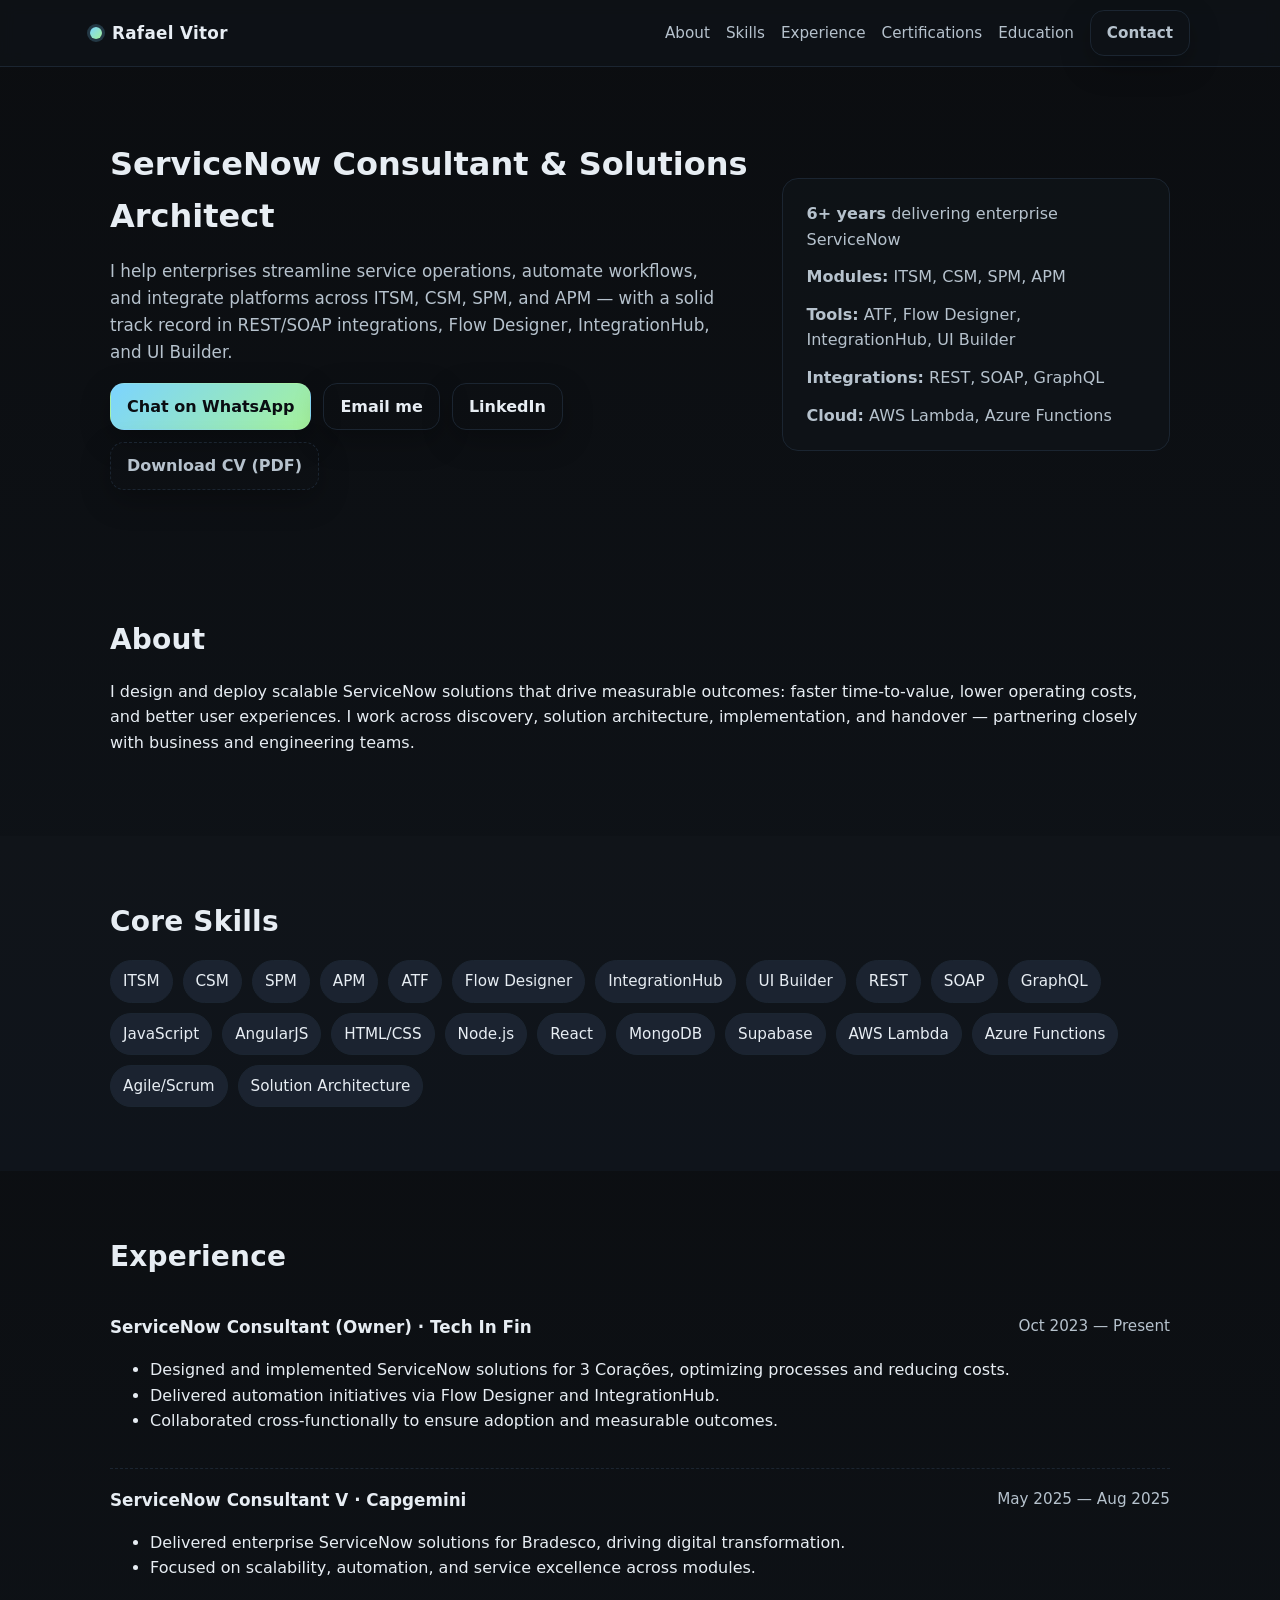
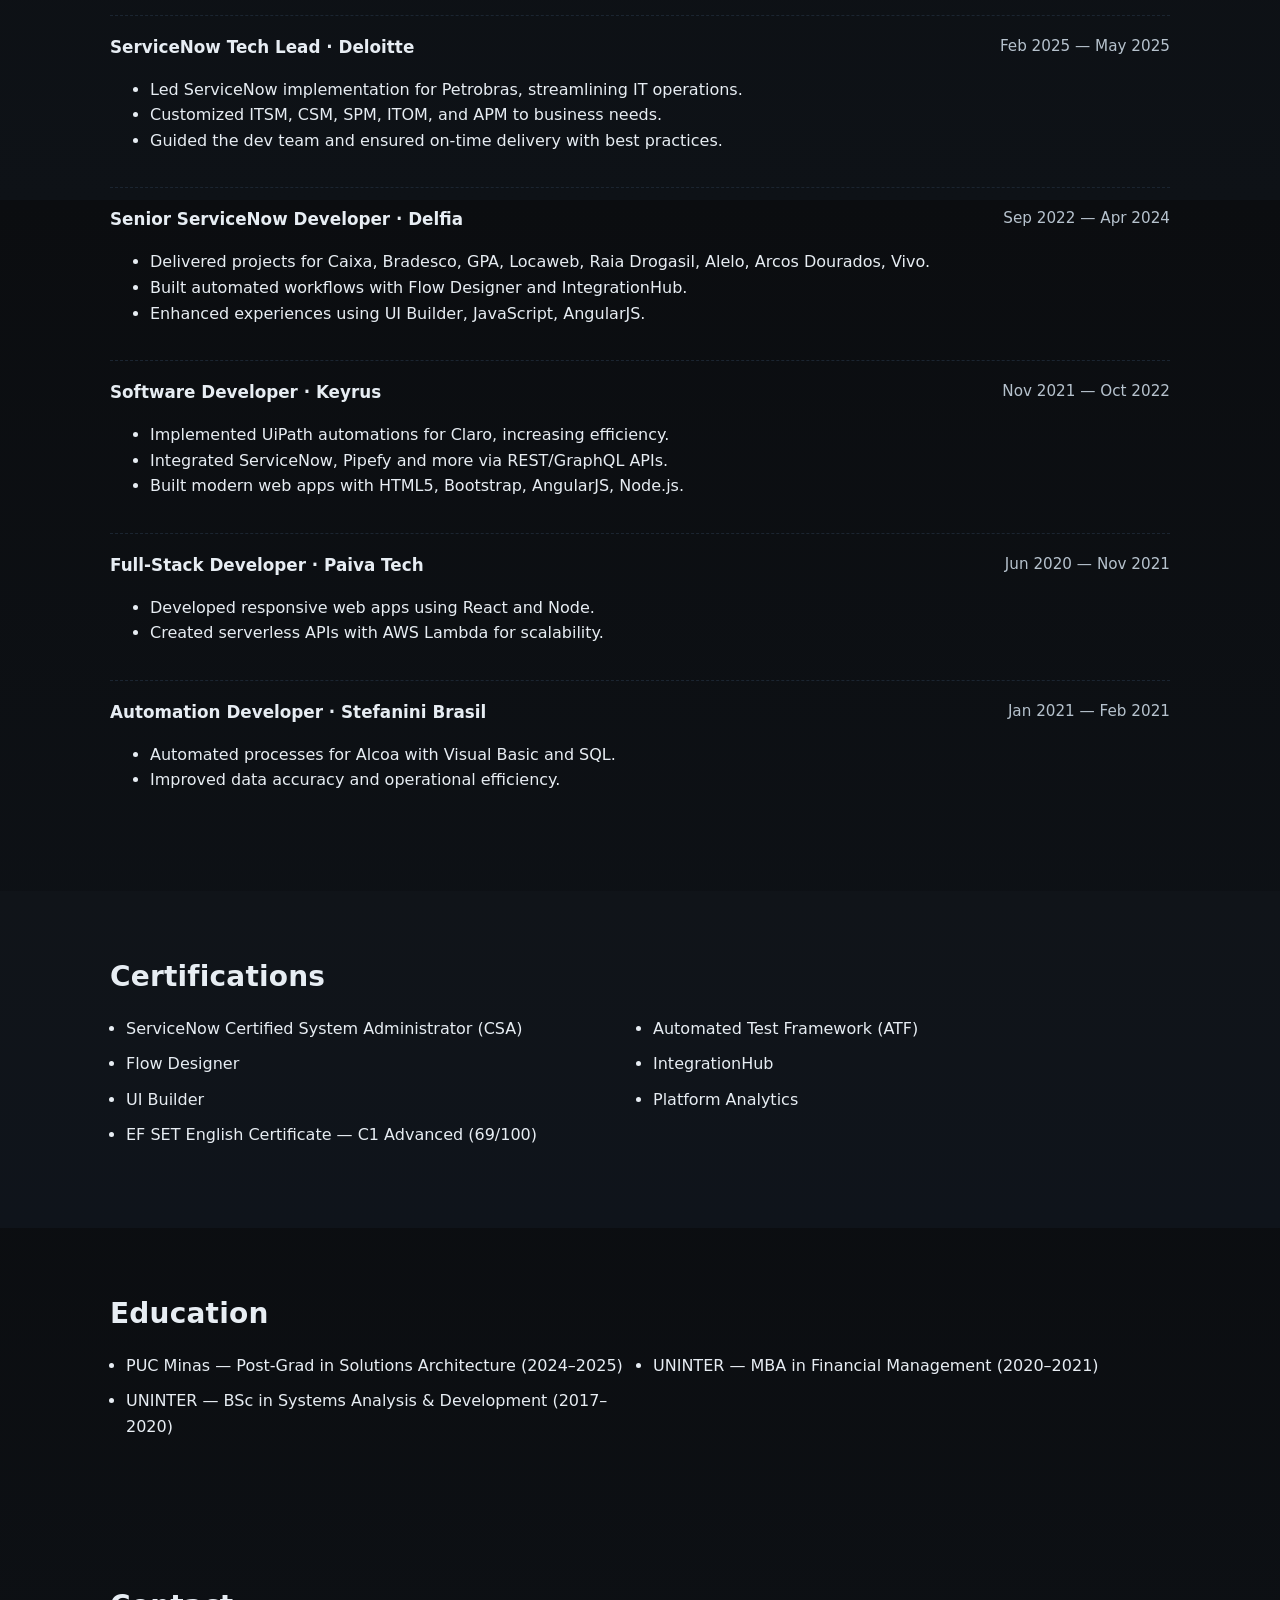
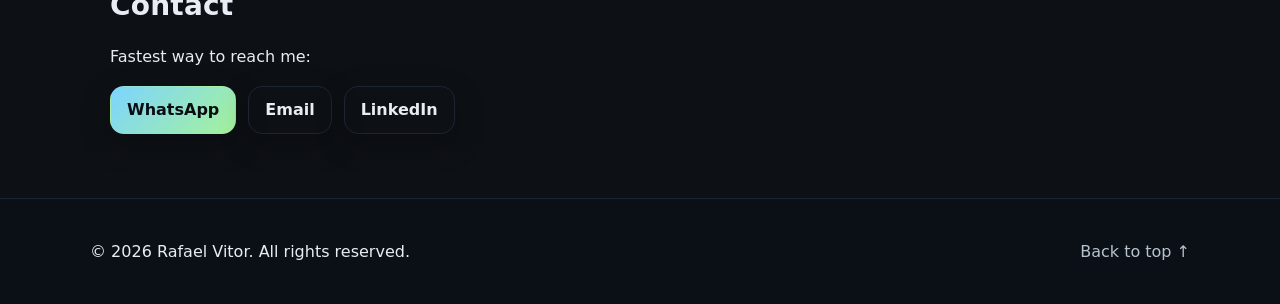
==== index.html @ 442731b3 "Add files via upload" ====
<!DOCTYPE html>
<html lang="en">
<head>
  <meta charset="utf-8" />
  <meta name="viewport" content="width=device-width, initial-scale=1" />
  <title>Rafael Vitor — ServiceNow Consultant</title>
  <meta name="description" content="ServiceNow Consultant & Solutions Architect with 6+ years of experience in ITSM, CSM, SPM, and APM. Expert in integrations, Flow Designer, and UI Builder." />
  <meta name="author" content="Rafael Vitor" />
  <meta property="og:title" content="Rafael Vitor — ServiceNow Consultant" />
  <meta property="og:description" content="ServiceNow Consultant & Solutions Architect with 6+ years of experience in ITSM, CSM, SPM, and APM. Expert in integrations, Flow Designer, and UI Builder." />
  <meta property="og:type" content="website" />
  <meta property="og:url" content="https://<your-username>.github.io/<your-repo>/" />
  <meta property="og:image" content="assets/og-image.png" />
  <link rel="icon" href="assets/favicon.svg" type="image/svg+xml" />
  <link rel="manifest" href="assets/manifest.json" />
  <link rel="preload" href="assets/inter-variable.woff2" as="font" type="font/woff2" crossorigin>
  <link rel="stylesheet" href="styles.css" />
  <script defer src="script.js"></script>
  <script type="application/ld+json">
  {
    "@context": "https://schema.org",
    "@type": "Person",
    "name": "Rafael Vitor",
    "jobTitle": "ServiceNow Consultant & Solutions Architect",
    "email": "mailto:rafaelpaivavitor@hotmail.com",
    "telephone": "+55-35-98417-9775",
    "url": "https://<your-username>.github.io/<your-repo>/",
    "sameAs": [
      "https://www.linkedin.com/in/rafael-vitor-servicenow"
    ]
  }
  </script>
</head>
<body>
  <header class="site-header">
    <div class="container header-inner">
      <a class="brand" href="#top" aria-label="Home">
        <span class="brand-dot" aria-hidden="true"></span>
        <span class="brand-text">Rafael&nbsp;Vitor</span>
      </a>
      <nav class="nav">
        <a href="#about">About</a>
        <a href="#skills">Skills</a>
        <a href="#experience">Experience</a>
        <a href="#certs">Certifications</a>
        <a href="#education">Education</a>
        <a class="btn btn-ghost" href="#contact">Contact</a>
      </nav>
    </div>
  </header>

  <main id="top">
    <section class="hero section">
      <div class="container hero-inner">
        <div class="hero-copy">
          <h1>ServiceNow Consultant & Solutions Architect</h1>
          <p class="lead">
            I help enterprises streamline service operations, automate workflows, and integrate platforms across ITSM, CSM, SPM, and APM — with a solid track record in REST/SOAP integrations, Flow Designer, IntegrationHub, and UI Builder.
          </p>
          <div class="cta-row">
            <a class="btn" id="whatsapp-cta" href="https://wa.me/5535984179775?text=Hi%20Rafael%2C%20I%27d%20like%20to%20talk%20about%20a%20ServiceNow%20project." target="_blank" rel="noopener">Chat on WhatsApp</a>
            <a class="btn btn-ghost" href="mailto:rafaelpaivavitor@hotmail.com">Email me</a>
            <a class="btn btn-ghost" href="https://www.linkedin.com/in/rafael-vitor-servicenow" target="_blank" rel="noopener">LinkedIn</a>
            <a class="btn btn-quiet" href="assets/Rafael-Vitor-CV.pdf" target="_blank" rel="noopener">Download CV (PDF)</a>
          </div>
        </div>
        <ul class="hero-highlights" role="list">
          <li><strong>6+ years</strong> delivering enterprise ServiceNow</li>
          <li><strong>Modules:</strong> ITSM, CSM, SPM, APM</li>
          <li><strong>Tools:</strong> ATF, Flow Designer, IntegrationHub, UI Builder</li>
          <li><strong>Integrations:</strong> REST, SOAP, GraphQL</li>
          <li><strong>Cloud:</strong> AWS Lambda, Azure Functions</li>
        </ul>
      </div>
    </section>

    <section id="about" class="section">
      <div class="container">
        <h2>About</h2>
        <p>
          I design and deploy scalable ServiceNow solutions that drive measurable outcomes: faster time‑to‑value, lower operating costs, and better user experiences. I work across discovery, solution architecture, implementation, and handover — partnering closely with business and engineering teams.
        </p>
      </div>
    </section>

    <section id="skills" class="section muted">
      <div class="container">
        <h2>Core Skills</h2>
        <div class="pill-grid">
          <span class="pill">ITSM</span>
          <span class="pill">CSM</span>
          <span class="pill">SPM</span>
          <span class="pill">APM</span>
          <span class="pill">ATF</span>
          <span class="pill">Flow Designer</span>
          <span class="pill">IntegrationHub</span>
          <span class="pill">UI Builder</span>
          <span class="pill">REST</span>
          <span class="pill">SOAP</span>
          <span class="pill">GraphQL</span>
          <span class="pill">JavaScript</span>
          <span class="pill">AngularJS</span>
          <span class="pill">HTML/CSS</span>
          <span class="pill">Node.js</span>
          <span class="pill">React</span>
          <span class="pill">MongoDB</span>
          <span class="pill">Supabase</span>
          <span class="pill">AWS Lambda</span>
          <span class="pill">Azure Functions</span>
          <span class="pill">Agile/Scrum</span>
          <span class="pill">Solution Architecture</span>
        </div>
      </div>
    </section>

    <section id="experience" class="section">
      <div class="container">
        <h2>Experience</h2>

        <article class="xp-item">
          <header class="xp-header">
            <h3>ServiceNow Consultant (Owner) · Tech In Fin</h3>
            <span class="xp-dates">Oct 2023 — Present</span>
          </header>
          <ul>
            <li>Designed and implemented ServiceNow solutions for 3 Corações, optimizing processes and reducing costs.</li>
            <li>Delivered automation initiatives via Flow Designer and IntegrationHub.</li>
            <li>Collaborated cross‑functionally to ensure adoption and measurable outcomes.</li>
          </ul>
        </article>

        <article class="xp-item">
          <header class="xp-header">
            <h3>ServiceNow Consultant V · Capgemini</h3>
            <span class="xp-dates">May 2025 — Aug 2025</span>
          </header>
          <ul>
            <li>Delivered enterprise ServiceNow solutions for Bradesco, driving digital transformation.</li>
            <li>Focused on scalability, automation, and service excellence across modules.</li>
          </ul>
        </article>

        <article class="xp-item">
          <header class="xp-header">
            <h3>ServiceNow Tech Lead · Deloitte</h3>
            <span class="xp-dates">Feb 2025 — May 2025</span>
          </header>
          <ul>
            <li>Led ServiceNow implementation for Petrobras, streamlining IT operations.</li>
            <li>Customized ITSM, CSM, SPM, ITOM, and APM to business needs.</li>
            <li>Guided the dev team and ensured on‑time delivery with best practices.</li>
          </ul>
        </article>

        <article class="xp-item">
          <header class="xp-header">
            <h3>Senior ServiceNow Developer · Delfia</h3>
            <span class="xp-dates">Sep 2022 — Apr 2024</span>
          </header>
          <ul>
            <li>Delivered projects for Caixa, Bradesco, GPA, Locaweb, Raia Drogasil, Alelo, Arcos Dourados, Vivo.</li>
            <li>Built automated workflows with Flow Designer and IntegrationHub.</li>
            <li>Enhanced experiences using UI Builder, JavaScript, AngularJS.</li>
          </ul>
        </article>

        <article class="xp-item">
          <header class="xp-header">
            <h3>Software Developer · Keyrus</h3>
            <span class="xp-dates">Nov 2021 — Oct 2022</span>
          </header>
          <ul>
            <li>Implemented UiPath automations for Claro, increasing efficiency.</li>
            <li>Integrated ServiceNow, Pipefy and more via REST/GraphQL APIs.</li>
            <li>Built modern web apps with HTML5, Bootstrap, AngularJS, Node.js.</li>
          </ul>
        </article>

        <article class="xp-item">
          <header class="xp-header">
            <h3>Full‑Stack Developer · Paiva Tech</h3>
            <span class="xp-dates">Jun 2020 — Nov 2021</span>
          </header>
          <ul>
            <li>Developed responsive web apps using React and Node.</li>
            <li>Created serverless APIs with AWS Lambda for scalability.</li>
          </ul>
        </article>

        <article class="xp-item">
          <header class="xp-header">
            <h3>Automation Developer · Stefanini Brasil</h3>
            <span class="xp-dates">Jan 2021 — Feb 2021</span>
          </header>
          <ul>
            <li>Automated processes for Alcoa with Visual Basic and SQL.</li>
            <li>Improved data accuracy and operational efficiency.</li>
          </ul>
        </article>
      </div>
    </section>

    <section id="certs" class="section muted">
      <div class="container">
        <h2>Certifications</h2>
        <ul class="cols" role="list">
          <li>ServiceNow Certified System Administrator (CSA)</li>
          <li>Automated Test Framework (ATF)</li>
          <li>Flow Designer</li>
          <li>IntegrationHub</li>
          <li>UI Builder</li>
          <li>Platform Analytics</li>
          <li>EF SET English Certificate — C1 Advanced (69/100)</li>
        </ul>
      </div>
    </section>

    <section id="education" class="section">
      <div class="container">
        <h2>Education</h2>
        <ul class="cols" role="list">
          <li>PUC Minas — Post‑Grad in Solutions Architecture (2024–2025)</li>
          <li>UNINTER — MBA in Financial Management (2020–2021)</li>
          <li>UNINTER — BSc in Systems Analysis & Development (2017–2020)</li>
        </ul>
      </div>
    </section>

    <section id="contact" class="section">
      <div class="container">
        <h2>Contact</h2>
        <p>Fastest way to reach me:</p>
        <div class="cta-row">
          <a class="btn" href="https://wa.me/5535984179775?text=Hi%20Rafael%2C%20I%27d%20like%20to%20talk%20about%20a%20ServiceNow%20project." target="_blank" rel="noopener" aria-label="Open WhatsApp chat with Rafael">WhatsApp</a>
          <a class="btn btn-ghost" href="mailto:rafaelpaivavitor@hotmail.com">Email</a>
          <a class="btn btn-ghost" href="https://www.linkedin.com/in/rafael-vitor-servicenow" target="_blank" rel="noopener">LinkedIn</a>
        </div>
      </div>
    </section>
  </main>

  <footer class="site-footer">
    <div class="container footer-inner">
      <p>&copy; <span id="year"></span> Rafael Vitor. All rights reserved.</p>
      <a class="top-link" href="#top" aria-label="Back to top">Back to top ↑</a>
    </div>
  </footer>
</body>
</html>
---- styles.css ----
/* Minimal, clean, responsive stylesheet */
:root{
  --bg: #0b0d10;
  --panel: #101419;
  --text: #e7edf3;
  --muted: #b6c2cd;
  --brand: #7cd4ff;
  --accent: #a5f29b;
  --pill: #1b2330;
  --border: #1b2531;
  --shadow: 0 10px 30px rgba(0,0,0,.25);
}

*{box-sizing:border-box}
html,body{height:100%}
body{
  margin:0;
  font-family: ui-sans-serif, system-ui, -apple-system, Segoe UI, Roboto, Inter, "Helvetica Neue", Arial, "Noto Sans", "Liberation Sans", sans-serif;
  color:var(--text);
  background:linear-gradient(180deg, var(--bg), #0e1217);
  line-height:1.6;
  -webkit-font-smoothing: antialiased;
  -moz-osx-font-smoothing: grayscale;
}

.container{max-width:1100px;margin:0 auto;padding:0 20px}

.section{padding:64px 0}
.section h2{font-size:1.75rem;letter-spacing:.2px;margin:0 0 16px}
.section.muted{background:linear-gradient(180deg, var(--panel), #0f141b)}

.site-header{
  position:sticky; top:0; z-index:10;
  backdrop-filter:saturate(160%) blur(8px);
  background:rgba(16,20,25,.65);
  border-bottom:1px solid var(--border);
}
.header-inner{display:flex; gap:16px; align-items:center; justify-content:space-between; padding:10px 0}
.brand{display:inline-flex; align-items:center; gap:10px; text-decoration:none; color:var(--text); font-weight:700; letter-spacing:.3px}
.brand-dot{width:12px;height:12px;border-radius:50%;background:linear-gradient(135deg,var(--brand),var(--accent)); box-shadow:0 0 0 3px rgba(124,212,255,.2)}
.brand-text{font-size:1.05rem}
.nav{display:flex;gap:16px;align-items:center}
.nav a{color:var(--muted);text-decoration:none;font-size:.95rem}
.nav a:hover{color:var(--text)}

.hero{padding-top:72px}
.hero-inner{display:grid;grid-template-columns:1.25fr .75fr; gap:24px; align-items:center}
.hero-copy h1{font-size:2rem; margin:0 0 8px}
.lead{font-size:1.05rem;color:var(--muted);max-width:58ch}
.cta-row{display:flex;flex-wrap:wrap;gap:12px;margin-top:16px}

.btn{
  display:inline-flex; align-items:center; justify-content:center; gap:8px;
  padding:10px 16px; border-radius:14px; text-decoration:none; font-weight:600;
  background:linear-gradient(135deg, var(--brand), var(--accent));
  color:#0a0d12; box-shadow:var(--shadow); border:1px solid rgba(255,255,255,.06)
}
.btn:hover{transform:translateY(-1px)}
.btn-ghost{background:transparent; color:var(--text); border:1px solid var(--border)}
.btn-quiet{background:transparent; color:var(--muted); border:1px dashed var(--border)}

.hero-highlights{
  list-style:none; margin:0; padding:16px; border:1px solid var(--border);
  border-radius:16px; background: rgba(16,20,25,.6);
}
.hero-highlights li{padding:6px 8px; color:var(--muted)}

.pill-grid{display:flex;flex-wrap:wrap;gap:10px}
.pill{
  display:inline-block; padding:8px 12px; border-radius:999px; background:var(--pill);
  border:1px solid var(--border); color:var(--text); font-size:.95rem
}

.xp-item{padding:18px 0; border-bottom:1px dashed var(--border)}
.xp-item:last-child{border-bottom:0}
.xp-header{display:flex; justify-content:space-between; gap:12px; flex-wrap:wrap}
.xp-header h3{margin:0; font-size:1.05rem}
.xp-dates{color:var(--muted); font-size:.95rem}
.cols{display:grid;grid-template-columns:repeat(2,minmax(0,1fr));gap:10px; padding-left:1em}

.site-footer{border-top:1px solid var(--border); background:#0b1016}
.footer-inner{display:flex;justify-content:space-between;align-items:center; gap:12px; padding:24px 0}
.top-link{color:var(--muted); text-decoration:none}
.top-link:hover{color:var(--text)}

@media (max-width: 900px){
  .hero-inner{grid-template-columns:1fr}
  .cols{grid-template-columns:1fr}
  .nav{display:none} /* super simple mobile nav */
}
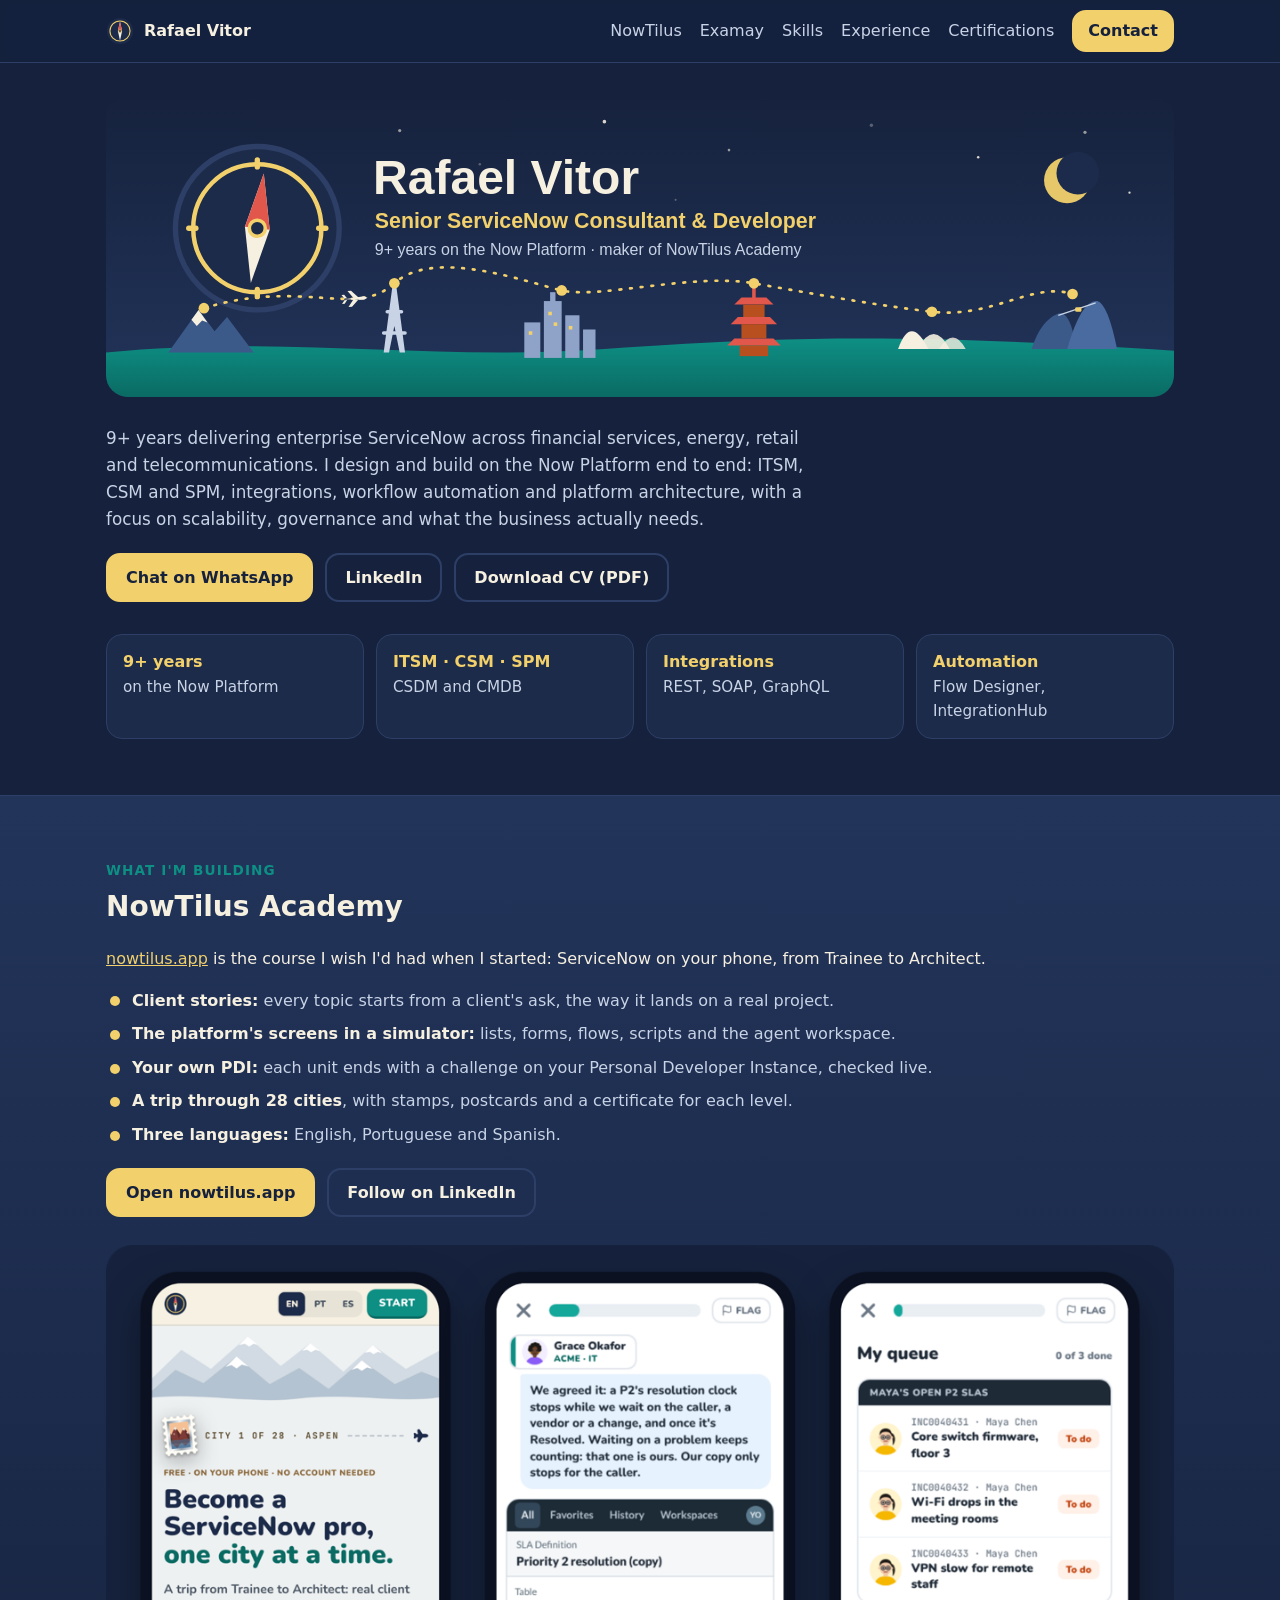
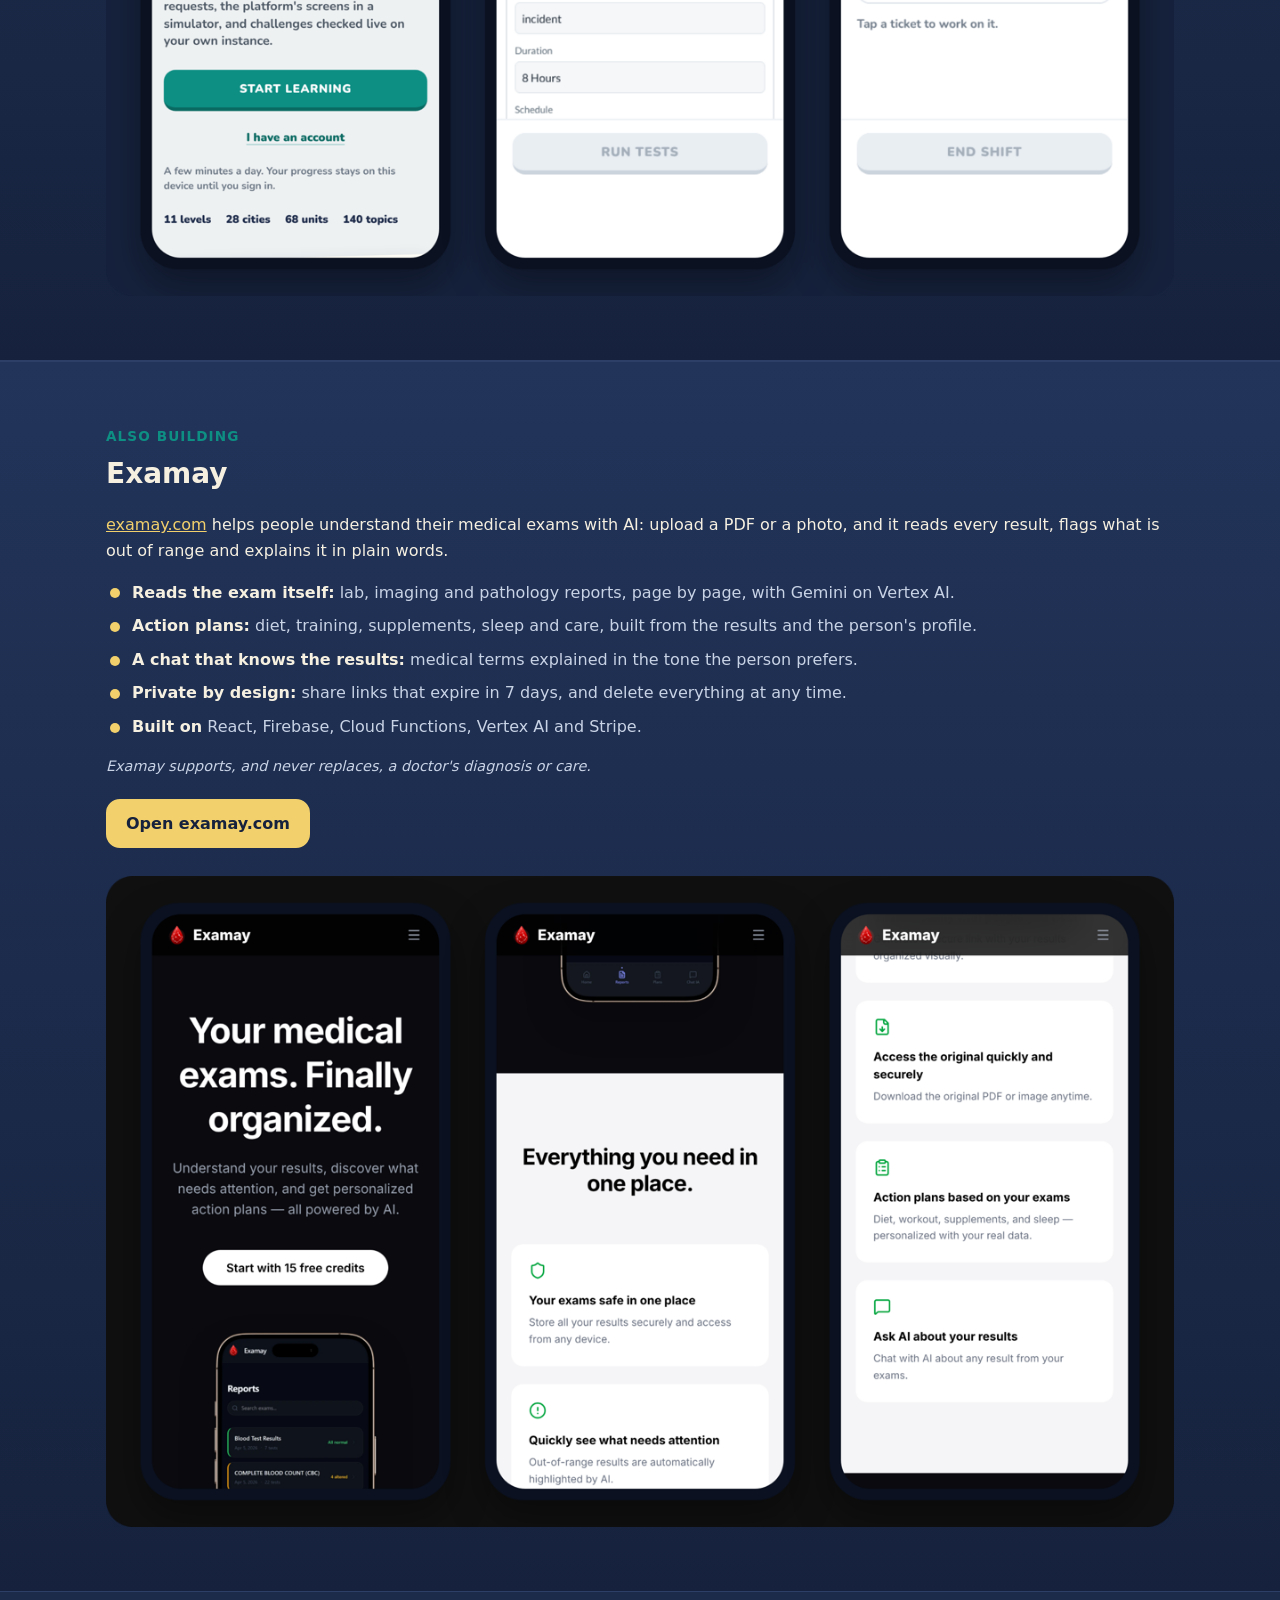
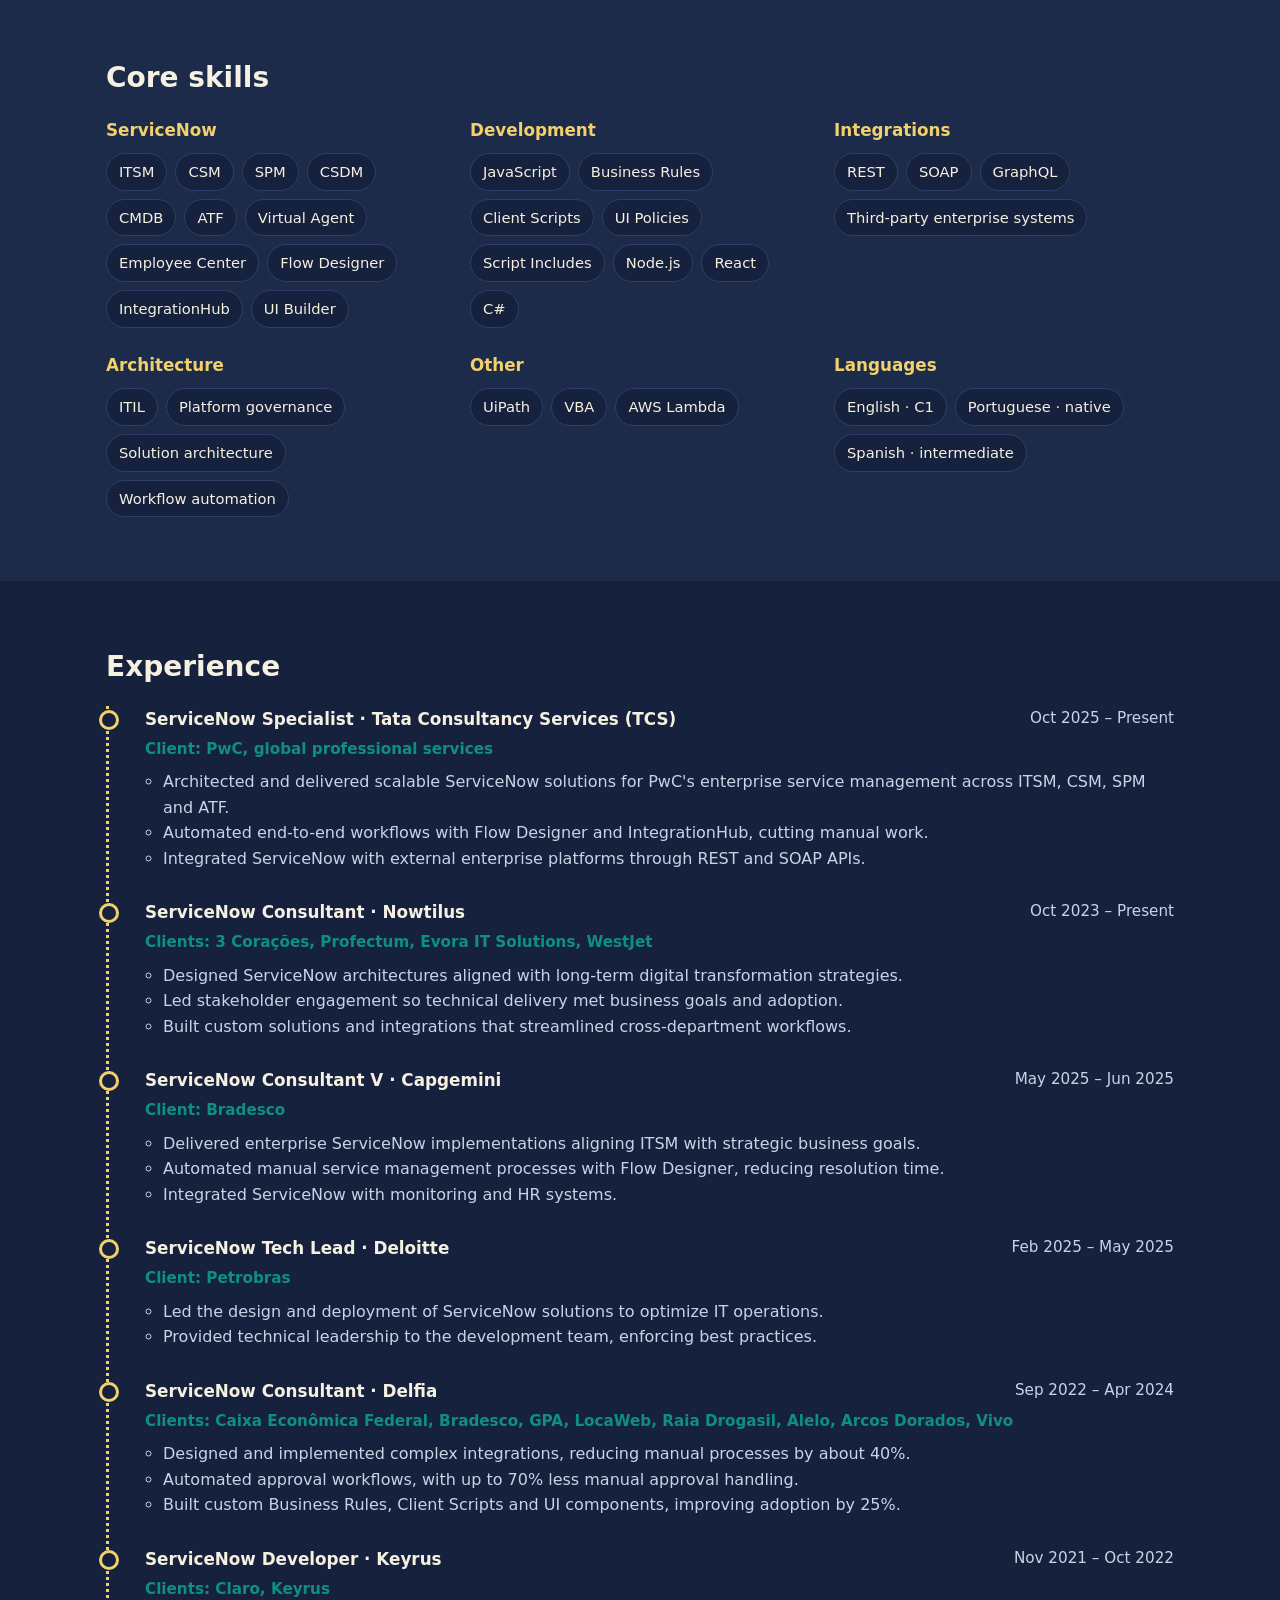
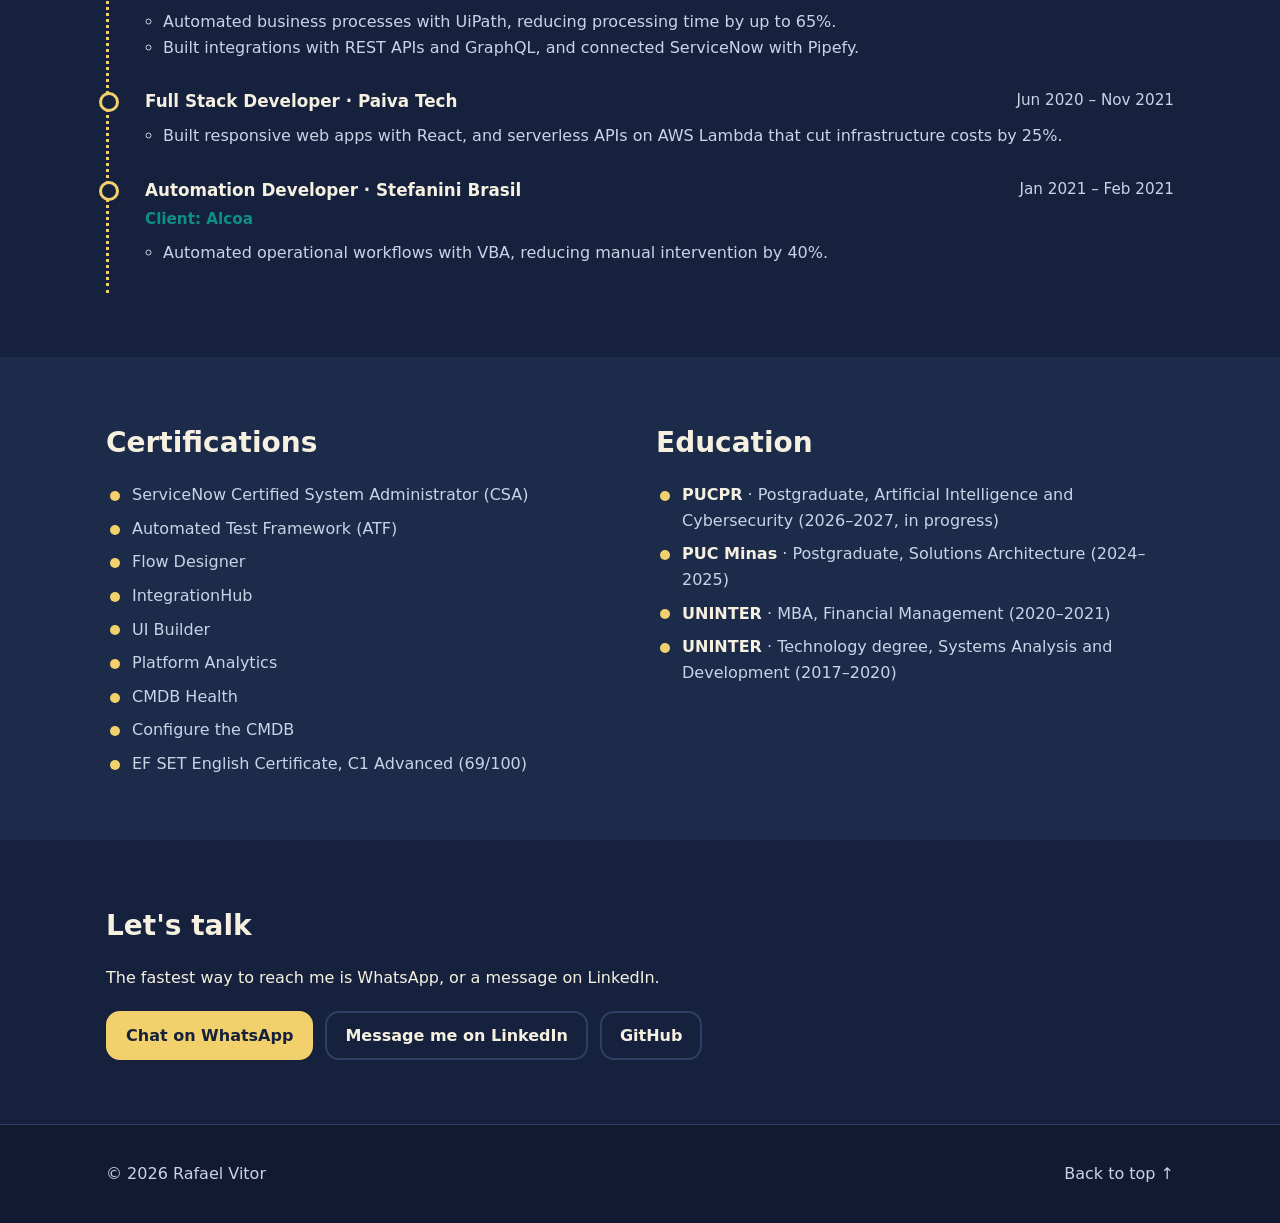
==== commit f341ce9d: "Portfolio refreshed: the current CV (9+ years, TCS/PwC, Nowtilus), NowTilus Academy and Examay with " ====
--- a/index.html
+++ b/index.html
@@ -3,17 +3,18 @@
 <head>
   <meta charset="utf-8" />
   <meta name="viewport" content="width=device-width, initial-scale=1" />
-  <title>Rafael Vitor — ServiceNow Consultant</title>
-  <meta name="description" content="ServiceNow Consultant & Solutions Architect with 6+ years of experience in ITSM, CSM, SPM, and APM. Expert in integrations, Flow Designer, and UI Builder." />
+  <title>Rafael Vitor · Senior ServiceNow Consultant</title>
+  <meta name="description" content="Senior ServiceNow Consultant and Developer with 9+ years delivering enterprise solutions in ITSM, CSM, SPM, integrations and platform architecture. Maker of NowTilus Academy and Examay." />
   <meta name="author" content="Rafael Vitor" />
-  <meta property="og:title" content="Rafael Vitor — ServiceNow Consultant" />
-  <meta property="og:description" content="ServiceNow Consultant & Solutions Architect with 6+ years of experience in ITSM, CSM, SPM, and APM. Expert in integrations, Flow Designer, and UI Builder." />
-  <meta property="og:type" content="website" />
-  <meta property="og:url" content="https://<your-username>.github.io/<your-repo>/" />
-  <meta property="og:image" content="assets/og-image.png" />
+  <meta name="theme-color" content="#16223d" />
+  <link rel="canonical" href="https://rafaero.github.io/rafael-vitor/" />
+  <meta property="og:title" content="Rafael Vitor · Senior ServiceNow Consultant" />
+  <meta property="og:description" content="9+ years delivering enterprise ServiceNow: ITSM, CSM, SPM, integrations and platform architecture. Maker of NowTilus Academy." />
+  <meta property="og:type" content="profile" />
+  <meta property="og:url" content="https://rafaero.github.io/rafael-vitor/" />
+  <meta property="og:image" content="https://rafaero.github.io/rafael-vitor/assets/og-image.png" />
   <link rel="icon" href="assets/favicon.svg" type="image/svg+xml" />
   <link rel="manifest" href="assets/manifest.json" />
-  <link rel="preload" href="assets/inter-variable.woff2" as="font" type="font/woff2" crossorigin>
   <link rel="stylesheet" href="styles.css" />
   <script defer src="script.js"></script>
   <script type="application/ld+json">
@@ -21,12 +22,11 @@
     "@context": "https://schema.org",
     "@type": "Person",
     "name": "Rafael Vitor",
-    "jobTitle": "ServiceNow Consultant & Solutions Architect",
-    "email": "mailto:rafaelpaivavitor@hotmail.com",
-    "telephone": "+55-35-98417-9775",
-    "url": "https://<your-username>.github.io/<your-repo>/",
+    "jobTitle": "Senior ServiceNow Consultant",
+    "url": "https://rafaero.github.io/rafael-vitor/",
     "sameAs": [
-      "https://www.linkedin.com/in/rafael-vitor-servicenow"
+      "https://www.linkedin.com/in/rafael-vitor-servicenow",
+      "https://github.com/Rafaero"
     ]
   }
   </script>
@@ -35,80 +35,134 @@
   <header class="site-header">
     <div class="container header-inner">
       <a class="brand" href="#top" aria-label="Home">
-        <span class="brand-dot" aria-hidden="true"></span>
-        <span class="brand-text">Rafael&nbsp;Vitor</span>
+        <img src="assets/favicon.svg" width="28" height="28" alt="" />
+        <span>Rafael Vitor</span>
       </a>
-      <nav class="nav">
-        <a href="#about">About</a>
+      <nav class="nav" aria-label="Sections">
+        <a href="#nowtilus">NowTilus</a>
+        <a href="#examay">Examay</a>
         <a href="#skills">Skills</a>
         <a href="#experience">Experience</a>
         <a href="#certs">Certifications</a>
-        <a href="#education">Education</a>
-        <a class="btn btn-ghost" href="#contact">Contact</a>
+        <a class="btn btn-small" href="#contact">Contact</a>
       </nav>
     </div>
   </header>
 
   <main id="top">
-    <section class="hero section">
-      <div class="container hero-inner">
+    <section class="hero">
+      <div class="container">
+        <img class="hero-banner" src="assets/banner.svg" width="1200" height="340"
+             alt="A compass and a dotted route between drawn cities, with a small plane, under the name Rafael Vitor" />
         <div class="hero-copy">
-          <h1>ServiceNow Consultant & Solutions Architect</h1>
+          <h1 class="phone-title">Rafael Vitor<span>Senior ServiceNow Consultant &amp; Developer</span></h1>
           <p class="lead">
-            I help enterprises streamline service operations, automate workflows, and integrate platforms across ITSM, CSM, SPM, and APM — with a solid track record in REST/SOAP integrations, Flow Designer, IntegrationHub, and UI Builder.
+            9+ years delivering enterprise ServiceNow across financial services, energy, retail and telecommunications.
+            I design and build on the Now Platform end to end: ITSM, CSM and SPM, integrations, workflow automation and
+            platform architecture, with a focus on scalability, governance and what the business actually needs.
           </p>
           <div class="cta-row">
-            <a class="btn" id="whatsapp-cta" href="https://wa.me/5535984179775?text=Hi%20Rafael%2C%20I%27d%20like%20to%20talk%20about%20a%20ServiceNow%20project." target="_blank" rel="noopener">Chat on WhatsApp</a>
-            <a class="btn btn-ghost" href="mailto:rafaelpaivavitor@hotmail.com">Email me</a>
+            <a class="btn" href="https://wa.me/5535984179775?text=Hi%20Rafael%2C%20I%27d%20like%20to%20talk%20about%20a%20ServiceNow%20project." target="_blank" rel="noopener">Chat on WhatsApp</a>
             <a class="btn btn-ghost" href="https://www.linkedin.com/in/rafael-vitor-servicenow" target="_blank" rel="noopener">LinkedIn</a>
-            <a class="btn btn-quiet" href="assets/Rafael-Vitor-CV.pdf" target="_blank" rel="noopener">Download CV (PDF)</a>
-          </div>
-        </div>
-        <ul class="hero-highlights" role="list">
-          <li><strong>6+ years</strong> delivering enterprise ServiceNow</li>
-          <li><strong>Modules:</strong> ITSM, CSM, SPM, APM</li>
-          <li><strong>Tools:</strong> ATF, Flow Designer, IntegrationHub, UI Builder</li>
-          <li><strong>Integrations:</strong> REST, SOAP, GraphQL</li>
-          <li><strong>Cloud:</strong> AWS Lambda, Azure Functions</li>
+            <a class="btn btn-ghost" href="assets/Rafael-Vitor-CV.pdf" target="_blank" rel="noopener">Download CV (PDF)</a>
+          </div>
+        </div>
+        <ul class="highlights" role="list">
+          <li><strong>9+ years</strong><span>on the Now Platform</span></li>
+          <li><strong>ITSM · CSM · SPM</strong><span>CSDM and CMDB</span></li>
+          <li><strong>Integrations</strong><span>REST, SOAP, GraphQL</span></li>
+          <li><strong>Automation</strong><span>Flow Designer, IntegrationHub</span></li>
         </ul>
       </div>
     </section>
 
-    <section id="about" class="section">
-      <div class="container">
-        <h2>About</h2>
-        <p>
-          I design and deploy scalable ServiceNow solutions that drive measurable outcomes: faster time‑to‑value, lower operating costs, and better user experiences. I work across discovery, solution architecture, implementation, and handover — partnering closely with business and engineering teams.
-        </p>
+    <section id="nowtilus" class="section feature">
+      <div class="container feature-inner">
+        <div>
+          <p class="eyebrow">What I'm building</p>
+          <h2>NowTilus Academy</h2>
+          <p>
+            <a href="https://nowtilus.app" target="_blank" rel="noopener">nowtilus.app</a> is the course I wish I'd had when I
+            started: ServiceNow on your phone, from Trainee to Architect.
+          </p>
+          <ul class="checks" role="list">
+            <li><strong>Client stories:</strong> every topic starts from a client's ask, the way it lands on a real project.</li>
+            <li><strong>The platform's screens in a simulator:</strong> lists, forms, flows, scripts and the agent workspace.</li>
+            <li><strong>Your own PDI:</strong> each unit ends with a challenge on your Personal Developer Instance, checked live.</li>
+            <li><strong>A trip through 28 cities</strong>, with stamps, postcards and a certificate for each level.</li>
+            <li><strong>Three languages:</strong> English, Portuguese and Spanish.</li>
+          </ul>
+          <div class="cta-row">
+            <a class="btn" href="https://nowtilus.app" target="_blank" rel="noopener">Open nowtilus.app</a>
+            <a class="btn btn-ghost" href="https://www.linkedin.com/company/nowtilus-academy" target="_blank" rel="noopener">Follow on LinkedIn</a>
+          </div>
+          <img class="showcase" src="assets/nowtilus-screens.png" width="1200" height="731" loading="lazy"
+               alt="NowTilus Academy on a phone: the home page, an SLA definition in the simulator and a queue of tickets" />
+        </div>
+      </div>
+    </section>
+
+    <section id="examay" class="section feature">
+      <div class="container feature-inner">
+        <div>
+          <p class="eyebrow">Also building</p>
+          <h2>Examay</h2>
+          <p>
+            <a href="https://examay.com" target="_blank" rel="noopener">examay.com</a> helps people understand their medical
+            exams with AI: upload a PDF or a photo, and it reads every result, flags what is out of range and explains it in
+            plain words.
+          </p>
+          <ul class="checks" role="list">
+            <li><strong>Reads the exam itself:</strong> lab, imaging and pathology reports, page by page, with Gemini on Vertex AI.</li>
+            <li><strong>Action plans:</strong> diet, training, supplements, sleep and care, built from the results and the person's profile.</li>
+            <li><strong>A chat that knows the results:</strong> medical terms explained in the tone the person prefers.</li>
+            <li><strong>Private by design:</strong> share links that expire in 7 days, and delete everything at any time.</li>
+            <li><strong>Built on</strong> React, Firebase, Cloud Functions, Vertex AI and Stripe.</li>
+          </ul>
+          <p class="note">Examay supports, and never replaces, a doctor's diagnosis or care.</p>
+          <div class="cta-row">
+            <a class="btn" href="https://examay.com" target="_blank" rel="noopener">Open examay.com</a>
+          </div>
+          <img class="showcase" src="assets/examay-screens.png" width="1200" height="731" loading="lazy"
+               alt="Examay on a phone: the home page and what it does" />
+        </div>
       </div>
     </section>
 
     <section id="skills" class="section muted">
       <div class="container">
-        <h2>Core Skills</h2>
-        <div class="pill-grid">
-          <span class="pill">ITSM</span>
-          <span class="pill">CSM</span>
-          <span class="pill">SPM</span>
-          <span class="pill">APM</span>
-          <span class="pill">ATF</span>
-          <span class="pill">Flow Designer</span>
-          <span class="pill">IntegrationHub</span>
-          <span class="pill">UI Builder</span>
-          <span class="pill">REST</span>
-          <span class="pill">SOAP</span>
-          <span class="pill">GraphQL</span>
-          <span class="pill">JavaScript</span>
-          <span class="pill">AngularJS</span>
-          <span class="pill">HTML/CSS</span>
-          <span class="pill">Node.js</span>
-          <span class="pill">React</span>
-          <span class="pill">MongoDB</span>
-          <span class="pill">Supabase</span>
-          <span class="pill">AWS Lambda</span>
-          <span class="pill">Azure Functions</span>
-          <span class="pill">Agile/Scrum</span>
-          <span class="pill">Solution Architecture</span>
+        <h2>Core skills</h2>
+        <div class="skill-groups">
+          <div>
+            <h3>ServiceNow</h3>
+            <div class="pills">
+              <span>ITSM</span><span>CSM</span><span>SPM</span><span>CSDM</span><span>CMDB</span><span>ATF</span>
+              <span>Virtual Agent</span><span>Employee Center</span><span>Flow Designer</span><span>IntegrationHub</span><span>UI Builder</span>
+            </div>
+          </div>
+          <div>
+            <h3>Development</h3>
+            <div class="pills">
+              <span>JavaScript</span><span>Business Rules</span><span>Client Scripts</span><span>UI Policies</span>
+              <span>Script Includes</span><span>Node.js</span><span>React</span><span>C#</span>
+            </div>
+          </div>
+          <div>
+            <h3>Integrations</h3>
+            <div class="pills"><span>REST</span><span>SOAP</span><span>GraphQL</span><span>Third-party enterprise systems</span></div>
+          </div>
+          <div>
+            <h3>Architecture</h3>
+            <div class="pills"><span>ITIL</span><span>Platform governance</span><span>Solution architecture</span><span>Workflow automation</span></div>
+          </div>
+          <div>
+            <h3>Other</h3>
+            <div class="pills"><span>UiPath</span><span>VBA</span><span>AWS Lambda</span></div>
+          </div>
+          <div>
+            <h3>Languages</h3>
+            <div class="pills"><span>English · C1</span><span>Portuguese · native</span><span>Spanish · intermediate</span></div>
+          </div>
         </div>
       </div>
     </section>
@@ -116,124 +170,112 @@
     <section id="experience" class="section">
       <div class="container">
         <h2>Experience</h2>
-
-        <article class="xp-item">
-          <header class="xp-header">
-            <h3>ServiceNow Consultant (Owner) · Tech In Fin</h3>
-            <span class="xp-dates">Oct 2023 — Present</span>
-          </header>
-          <ul>
-            <li>Designed and implemented ServiceNow solutions for 3 Corações, optimizing processes and reducing costs.</li>
-            <li>Delivered automation initiatives via Flow Designer and IntegrationHub.</li>
-            <li>Collaborated cross‑functionally to ensure adoption and measurable outcomes.</li>
-          </ul>
-        </article>
-
-        <article class="xp-item">
-          <header class="xp-header">
-            <h3>ServiceNow Consultant V · Capgemini</h3>
-            <span class="xp-dates">May 2025 — Aug 2025</span>
-          </header>
-          <ul>
-            <li>Delivered enterprise ServiceNow solutions for Bradesco, driving digital transformation.</li>
-            <li>Focused on scalability, automation, and service excellence across modules.</li>
-          </ul>
-        </article>
-
-        <article class="xp-item">
-          <header class="xp-header">
-            <h3>ServiceNow Tech Lead · Deloitte</h3>
-            <span class="xp-dates">Feb 2025 — May 2025</span>
-          </header>
-          <ul>
-            <li>Led ServiceNow implementation for Petrobras, streamlining IT operations.</li>
-            <li>Customized ITSM, CSM, SPM, ITOM, and APM to business needs.</li>
-            <li>Guided the dev team and ensured on‑time delivery with best practices.</li>
-          </ul>
-        </article>
-
-        <article class="xp-item">
-          <header class="xp-header">
-            <h3>Senior ServiceNow Developer · Delfia</h3>
-            <span class="xp-dates">Sep 2022 — Apr 2024</span>
-          </header>
-          <ul>
-            <li>Delivered projects for Caixa, Bradesco, GPA, Locaweb, Raia Drogasil, Alelo, Arcos Dourados, Vivo.</li>
-            <li>Built automated workflows with Flow Designer and IntegrationHub.</li>
-            <li>Enhanced experiences using UI Builder, JavaScript, AngularJS.</li>
-          </ul>
-        </article>
-
-        <article class="xp-item">
-          <header class="xp-header">
-            <h3>Software Developer · Keyrus</h3>
-            <span class="xp-dates">Nov 2021 — Oct 2022</span>
-          </header>
-          <ul>
-            <li>Implemented UiPath automations for Claro, increasing efficiency.</li>
-            <li>Integrated ServiceNow, Pipefy and more via REST/GraphQL APIs.</li>
-            <li>Built modern web apps with HTML5, Bootstrap, AngularJS, Node.js.</li>
-          </ul>
-        </article>
-
-        <article class="xp-item">
-          <header class="xp-header">
-            <h3>Full‑Stack Developer · Paiva Tech</h3>
-            <span class="xp-dates">Jun 2020 — Nov 2021</span>
-          </header>
-          <ul>
-            <li>Developed responsive web apps using React and Node.</li>
-            <li>Created serverless APIs with AWS Lambda for scalability.</li>
-          </ul>
-        </article>
-
-        <article class="xp-item">
-          <header class="xp-header">
-            <h3>Automation Developer · Stefanini Brasil</h3>
-            <span class="xp-dates">Jan 2021 — Feb 2021</span>
-          </header>
-          <ul>
-            <li>Automated processes for Alcoa with Visual Basic and SQL.</li>
-            <li>Improved data accuracy and operational efficiency.</li>
-          </ul>
-        </article>
+        <ol class="timeline" role="list">
+          <li>
+            <header><h3>ServiceNow Specialist · Tata Consultancy Services (TCS)</h3><span class="dates">Oct 2025 – Present</span></header>
+            <p class="client">Client: PwC, global professional services</p>
+            <ul>
+              <li>Architected and delivered scalable ServiceNow solutions for PwC's enterprise service management across ITSM, CSM, SPM and ATF.</li>
+              <li>Automated end-to-end workflows with Flow Designer and IntegrationHub, cutting manual work.</li>
+              <li>Integrated ServiceNow with external enterprise platforms through REST and SOAP APIs.</li>
+            </ul>
+          </li>
+          <li>
+            <header><h3>ServiceNow Consultant · Nowtilus</h3><span class="dates">Oct 2023 – Present</span></header>
+            <p class="client">Clients: 3 Corações, Profectum, Evora IT Solutions, WestJet</p>
+            <ul>
+              <li>Designed ServiceNow architectures aligned with long-term digital transformation strategies.</li>
+              <li>Led stakeholder engagement so technical delivery met business goals and adoption.</li>
+              <li>Built custom solutions and integrations that streamlined cross-department workflows.</li>
+            </ul>
+          </li>
+          <li>
+            <header><h3>ServiceNow Consultant V · Capgemini</h3><span class="dates">May 2025 – Jun 2025</span></header>
+            <p class="client">Client: Bradesco</p>
+            <ul>
+              <li>Delivered enterprise ServiceNow implementations aligning ITSM with strategic business goals.</li>
+              <li>Automated manual service management processes with Flow Designer, reducing resolution time.</li>
+              <li>Integrated ServiceNow with monitoring and HR systems.</li>
+            </ul>
+          </li>
+          <li>
+            <header><h3>ServiceNow Tech Lead · Deloitte</h3><span class="dates">Feb 2025 – May 2025</span></header>
+            <p class="client">Client: Petrobras</p>
+            <ul>
+              <li>Led the design and deployment of ServiceNow solutions to optimize IT operations.</li>
+              <li>Provided technical leadership to the development team, enforcing best practices.</li>
+            </ul>
+          </li>
+          <li>
+            <header><h3>ServiceNow Consultant · Delfia</h3><span class="dates">Sep 2022 – Apr 2024</span></header>
+            <p class="client">Clients: Caixa Econômica Federal, Bradesco, GPA, LocaWeb, Raia Drogasil, Alelo, Arcos Dorados, Vivo</p>
+            <ul>
+              <li>Designed and implemented complex integrations, reducing manual processes by about 40%.</li>
+              <li>Automated approval workflows, with up to 70% less manual approval handling.</li>
+              <li>Built custom Business Rules, Client Scripts and UI components, improving adoption by 25%.</li>
+            </ul>
+          </li>
+          <li>
+            <header><h3>ServiceNow Developer · Keyrus</h3><span class="dates">Nov 2021 – Oct 2022</span></header>
+            <p class="client">Clients: Claro, Keyrus</p>
+            <ul>
+              <li>Automated business processes with UiPath, reducing processing time by up to 65%.</li>
+              <li>Built integrations with REST APIs and GraphQL, and connected ServiceNow with Pipefy.</li>
+            </ul>
+          </li>
+          <li>
+            <header><h3>Full Stack Developer · Paiva Tech</h3><span class="dates">Jun 2020 – Nov 2021</span></header>
+            <ul>
+              <li>Built responsive web apps with React, and serverless APIs on AWS Lambda that cut infrastructure costs by 25%.</li>
+            </ul>
+          </li>
+          <li>
+            <header><h3>Automation Developer · Stefanini Brasil</h3><span class="dates">Jan 2021 – Feb 2021</span></header>
+            <p class="client">Client: Alcoa</p>
+            <ul>
+              <li>Automated operational workflows with VBA, reducing manual intervention by 40%.</li>
+            </ul>
+          </li>
+        </ol>
       </div>
     </section>
 
     <section id="certs" class="section muted">
-      <div class="container">
-        <h2>Certifications</h2>
-        <ul class="cols" role="list">
-          <li>ServiceNow Certified System Administrator (CSA)</li>
-          <li>Automated Test Framework (ATF)</li>
-          <li>Flow Designer</li>
-          <li>IntegrationHub</li>
-          <li>UI Builder</li>
-          <li>Platform Analytics</li>
-          <li>EF SET English Certificate — C1 Advanced (69/100)</li>
-        </ul>
-      </div>
-    </section>
-
-    <section id="education" class="section">
-      <div class="container">
-        <h2>Education</h2>
-        <ul class="cols" role="list">
-          <li>PUC Minas — Post‑Grad in Solutions Architecture (2024–2025)</li>
-          <li>UNINTER — MBA in Financial Management (2020–2021)</li>
-          <li>UNINTER — BSc in Systems Analysis & Development (2017–2020)</li>
-        </ul>
+      <div class="container two-col">
+        <div>
+          <h2>Certifications</h2>
+          <ul class="checks" role="list">
+            <li>ServiceNow Certified System Administrator (CSA)</li>
+            <li>Automated Test Framework (ATF)</li>
+            <li>Flow Designer</li>
+            <li>IntegrationHub</li>
+            <li>UI Builder</li>
+            <li>Platform Analytics</li>
+            <li>CMDB Health</li>
+            <li>Configure the CMDB</li>
+            <li>EF SET English Certificate, C1 Advanced (69/100)</li>
+          </ul>
+        </div>
+        <div id="education">
+          <h2>Education</h2>
+          <ul class="checks" role="list">
+            <li><strong>PUCPR</strong> · Postgraduate, Artificial Intelligence and Cybersecurity (2026–2027, in progress)</li>
+            <li><strong>PUC Minas</strong> · Postgraduate, Solutions Architecture (2024–2025)</li>
+            <li><strong>UNINTER</strong> · MBA, Financial Management (2020–2021)</li>
+            <li><strong>UNINTER</strong> · Technology degree, Systems Analysis and Development (2017–2020)</li>
+          </ul>
+        </div>
       </div>
     </section>
 
     <section id="contact" class="section">
-      <div class="container">
-        <h2>Contact</h2>
-        <p>Fastest way to reach me:</p>
+      <div class="container contact">
+        <h2>Let's talk</h2>
+        <p>The fastest way to reach me is WhatsApp, or a message on LinkedIn.</p>
         <div class="cta-row">
-          <a class="btn" href="https://wa.me/5535984179775?text=Hi%20Rafael%2C%20I%27d%20like%20to%20talk%20about%20a%20ServiceNow%20project." target="_blank" rel="noopener" aria-label="Open WhatsApp chat with Rafael">WhatsApp</a>
-          <a class="btn btn-ghost" href="mailto:rafaelpaivavitor@hotmail.com">Email</a>
-          <a class="btn btn-ghost" href="https://www.linkedin.com/in/rafael-vitor-servicenow" target="_blank" rel="noopener">LinkedIn</a>
+          <a class="btn" href="https://wa.me/5535984179775?text=Hi%20Rafael%2C%20I%27d%20like%20to%20talk%20about%20a%20ServiceNow%20project." target="_blank" rel="noopener">Chat on WhatsApp</a>
+          <a class="btn btn-ghost" href="https://www.linkedin.com/in/rafael-vitor-servicenow" target="_blank" rel="noopener">Message me on LinkedIn</a>
+          <a class="btn btn-ghost" href="https://github.com/Rafaero" target="_blank" rel="noopener">GitHub</a>
         </div>
       </div>
     </section>
@@ -241,8 +283,8 @@
 
   <footer class="site-footer">
     <div class="container footer-inner">
-      <p>&copy; <span id="year"></span> Rafael Vitor. All rights reserved.</p>
-      <a class="top-link" href="#top" aria-label="Back to top">Back to top ↑</a>
+      <p>&copy; <span id="year"></span> Rafael Vitor</p>
+      <a href="#top">Back to top ↑</a>
     </div>
   </footer>
 </body>
--- a/styles.css
+++ b/styles.css
@@ -1,90 +1,132 @@
-/* Minimal, clean, responsive stylesheet */
-:root{
-  --bg: #0b0d10;
-  --panel: #101419;
-  --text: #e7edf3;
-  --muted: #b6c2cd;
-  --brand: #7cd4ff;
-  --accent: #a5f29b;
-  --pill: #1b2330;
-  --border: #1b2531;
-  --shadow: 0 10px 30px rgba(0,0,0,.25);
+/* Navy, gold and teal: the same palette as the GitHub profile banner. */
+:root {
+  --navy: #16223d;
+  --navy-2: #1d2b4a;
+  --navy-3: #22345a;
+  --line: #2d3f66;
+  --text: #f6f0e1;
+  --muted: #c9d3e6;
+  --gold: #f2d06b;
+  --teal: #0e8f84;
+  --coral: #e2574c;
 }
 
-*{box-sizing:border-box}
-html,body{height:100%}
-body{
-  margin:0;
-  font-family: ui-sans-serif, system-ui, -apple-system, Segoe UI, Roboto, Inter, "Helvetica Neue", Arial, "Noto Sans", "Liberation Sans", sans-serif;
-  color:var(--text);
-  background:linear-gradient(180deg, var(--bg), #0e1217);
-  line-height:1.6;
+* { box-sizing: border-box; }
+html { scroll-behavior: smooth; }
+body {
+  margin: 0;
+  font-family: "Nunito", "Segoe UI", system-ui, -apple-system, Roboto, "Helvetica Neue", Arial, sans-serif;
+  color: var(--text);
+  background: var(--navy);
+  line-height: 1.6;
   -webkit-font-smoothing: antialiased;
-  -moz-osx-font-smoothing: grayscale;
+}
+a { color: var(--gold); }
+img { max-width: 100%; height: auto; }
+.phone-title { position: absolute; width: 1px; height: 1px; overflow: hidden; clip: rect(0 0 0 0); white-space: nowrap; }
+.phone-title span { display: block; color: var(--gold); font-size: 1rem; font-weight: 700; }
+
+.container { max-width: 1100px; margin: 0 auto; padding: 0 16px; }
+.section { padding: 64px 0; }
+.section.muted { background: var(--navy-2); }
+h2 { font-size: 1.75rem; margin: 0 0 16px; }
+h3 { margin: 0; font-size: 1.05rem; }
+
+/* Header */
+.site-header {
+  position: sticky; top: 0; z-index: 10;
+  background: rgba(22, 34, 61, .85);
+  backdrop-filter: saturate(160%) blur(8px);
+  border-bottom: 1px solid var(--line);
+}
+.header-inner { display: flex; align-items: center; justify-content: space-between; gap: 16px; padding: 10px 16px; }
+.brand { display: inline-flex; align-items: center; gap: 10px; color: var(--text); text-decoration: none; font-weight: 800; }
+.nav { display: flex; align-items: center; gap: 18px; }
+.nav a { color: var(--muted); text-decoration: none; }
+.nav a:hover { color: var(--text); }
+
+/* Buttons */
+.cta-row { display: flex; flex-wrap: wrap; gap: 12px; margin-top: 20px; }
+.btn {
+  display: inline-flex; align-items: center; justify-content: center;
+  min-height: 44px; padding: 10px 18px; border-radius: 14px;
+  background: var(--gold); color: var(--navy); font-weight: 800; text-decoration: none;
+  border: 2px solid var(--gold);
+}
+.btn:hover { filter: brightness(1.05); }
+.btn-ghost { background: transparent; color: var(--text); border-color: var(--line); }
+.btn-ghost:hover { border-color: var(--gold); }
+.nav .btn-small { min-height: 36px; padding: 6px 14px; color: var(--navy); }
+
+/* Hero */
+.hero { padding: 32px 0 56px; }
+.hero-banner { display: block; width: 100%; border-radius: 22px; }
+.hero-copy { margin-top: 28px; }
+.hero-copy h1 { font-size: 2rem; margin: 0 0 8px; }
+.lead { color: var(--muted); max-width: 68ch; margin: 0; font-size: 1.05rem; }
+.highlights {
+  list-style: none; padding: 0; margin: 32px 0 0;
+  display: grid; grid-template-columns: repeat(4, minmax(0, 1fr)); gap: 12px;
+}
+.highlights li {
+  background: var(--navy-2); border: 1px solid var(--line); border-radius: 16px; padding: 14px 16px;
+  display: flex; flex-direction: column;
+}
+.highlights strong { color: var(--gold); }
+.highlights span { color: var(--muted); font-size: .95rem; }
+
+/* NowTilus */
+.feature { background: linear-gradient(180deg, var(--navy-3), var(--navy)); border-top: 1px solid var(--line); border-bottom: 1px solid var(--line); }
+.showcase { display: block; width: 100%; margin-top: 28px; }
+.note { color: var(--muted); font-size: .9rem; font-style: italic; margin: 16px 0 0; }
+.eyebrow { margin: 0 0 4px; color: var(--teal); font-weight: 800; letter-spacing: .08em; text-transform: uppercase; font-size: .85rem; }
+
+/* Lists */
+.checks { list-style: none; padding: 0; margin: 16px 0 0; display: grid; gap: 8px; }
+.checks li { position: relative; padding-left: 26px; color: var(--muted); }
+.checks li strong { color: var(--text); }
+.checks li::before {
+  content: ""; position: absolute; left: 4px; top: .55em; width: 10px; height: 10px;
+  border-radius: 50%; background: var(--gold);
 }
 
-.container{max-width:1100px;margin:0 auto;padding:0 20px}
-
-.section{padding:64px 0}
-.section h2{font-size:1.75rem;letter-spacing:.2px;margin:0 0 16px}
-.section.muted{background:linear-gradient(180deg, var(--panel), #0f141b)}
-
-.site-header{
-  position:sticky; top:0; z-index:10;
-  backdrop-filter:saturate(160%) blur(8px);
-  background:rgba(16,20,25,.65);
-  border-bottom:1px solid var(--border);
-}
-.header-inner{display:flex; gap:16px; align-items:center; justify-content:space-between; padding:10px 0}
-.brand{display:inline-flex; align-items:center; gap:10px; text-decoration:none; color:var(--text); font-weight:700; letter-spacing:.3px}
-.brand-dot{width:12px;height:12px;border-radius:50%;background:linear-gradient(135deg,var(--brand),var(--accent)); box-shadow:0 0 0 3px rgba(124,212,255,.2)}
-.brand-text{font-size:1.05rem}
-.nav{display:flex;gap:16px;align-items:center}
-.nav a{color:var(--muted);text-decoration:none;font-size:.95rem}
-.nav a:hover{color:var(--text)}
-
-.hero{padding-top:72px}
-.hero-inner{display:grid;grid-template-columns:1.25fr .75fr; gap:24px; align-items:center}
-.hero-copy h1{font-size:2rem; margin:0 0 8px}
-.lead{font-size:1.05rem;color:var(--muted);max-width:58ch}
-.cta-row{display:flex;flex-wrap:wrap;gap:12px;margin-top:16px}
-
-.btn{
-  display:inline-flex; align-items:center; justify-content:center; gap:8px;
-  padding:10px 16px; border-radius:14px; text-decoration:none; font-weight:600;
-  background:linear-gradient(135deg, var(--brand), var(--accent));
-  color:#0a0d12; box-shadow:var(--shadow); border:1px solid rgba(255,255,255,.06)
-}
-.btn:hover{transform:translateY(-1px)}
-.btn-ghost{background:transparent; color:var(--text); border:1px solid var(--border)}
-.btn-quiet{background:transparent; color:var(--muted); border:1px dashed var(--border)}
-
-.hero-highlights{
-  list-style:none; margin:0; padding:16px; border:1px solid var(--border);
-  border-radius:16px; background: rgba(16,20,25,.6);
-}
-.hero-highlights li{padding:6px 8px; color:var(--muted)}
-
-.pill-grid{display:flex;flex-wrap:wrap;gap:10px}
-.pill{
-  display:inline-block; padding:8px 12px; border-radius:999px; background:var(--pill);
-  border:1px solid var(--border); color:var(--text); font-size:.95rem
+/* Skills */
+.skill-groups { display: grid; grid-template-columns: repeat(3, minmax(0, 1fr)); gap: 24px; }
+.skill-groups h3 { color: var(--gold); margin-bottom: 10px; }
+.pills { display: flex; flex-wrap: wrap; gap: 8px; }
+.pills span {
+  padding: 6px 12px; border-radius: 999px; background: var(--navy); border: 1px solid var(--line);
+  font-size: .92rem;
 }
 
-.xp-item{padding:18px 0; border-bottom:1px dashed var(--border)}
-.xp-item:last-child{border-bottom:0}
-.xp-header{display:flex; justify-content:space-between; gap:12px; flex-wrap:wrap}
-.xp-header h3{margin:0; font-size:1.05rem}
-.xp-dates{color:var(--muted); font-size:.95rem}
-.cols{display:grid;grid-template-columns:repeat(2,minmax(0,1fr));gap:10px; padding-left:1em}
+/* Experience as a route */
+.timeline { list-style: none; margin: 8px 0 0; padding: 0 0 0 28px; border-left: 3px dotted var(--gold); }
+.timeline > li { position: relative; padding: 0 0 28px 8px; }
+.timeline > li::before {
+  content: ""; position: absolute; left: -38px; top: 4px; width: 14px; height: 14px; border-radius: 50%;
+  background: var(--navy); border: 3px solid var(--gold);
+}
+.timeline header { display: flex; flex-wrap: wrap; justify-content: space-between; gap: 4px 12px; }
+.dates { color: var(--muted); font-size: .95rem; }
+.client { margin: 4px 0 0; color: var(--teal); font-weight: 700; font-size: .95rem; }
+.timeline ul { margin: 8px 0 0; padding-left: 18px; color: var(--muted); }
 
-.site-footer{border-top:1px solid var(--border); background:#0b1016}
-.footer-inner{display:flex;justify-content:space-between;align-items:center; gap:12px; padding:24px 0}
-.top-link{color:var(--muted); text-decoration:none}
-.top-link:hover{color:var(--text)}
+.two-col { display: grid; grid-template-columns: 1fr 1fr; gap: 32px; }
 
-@media (max-width: 900px){
-  .hero-inner{grid-template-columns:1fr}
-  .cols{grid-template-columns:1fr}
-  .nav{display:none} /* super simple mobile nav */
+/* Footer */
+.site-footer { border-top: 1px solid var(--line); background: #111a30; }
+.footer-inner { display: flex; justify-content: space-between; align-items: center; gap: 12px; padding: 20px 16px; color: var(--muted); }
+.footer-inner a { color: var(--muted); text-decoration: none; }
+
+@media (max-width: 900px) {
+  .highlights { grid-template-columns: repeat(2, minmax(0, 1fr)); }
+  .skill-groups, .two-col { grid-template-columns: 1fr; }
+  .nav a:not(.btn) { display: none; }
 }
+@media (max-width: 600px) {
+  .phone-title { position: static; width: auto; height: auto; overflow: visible; clip: auto; white-space: normal; font-size: 1.6rem; margin: 0 0 12px; }
+}
+@media (max-width: 420px) {
+  .hero-copy h1 { font-size: 1.6rem; }
+  .highlights { grid-template-columns: 1fr; }
+}
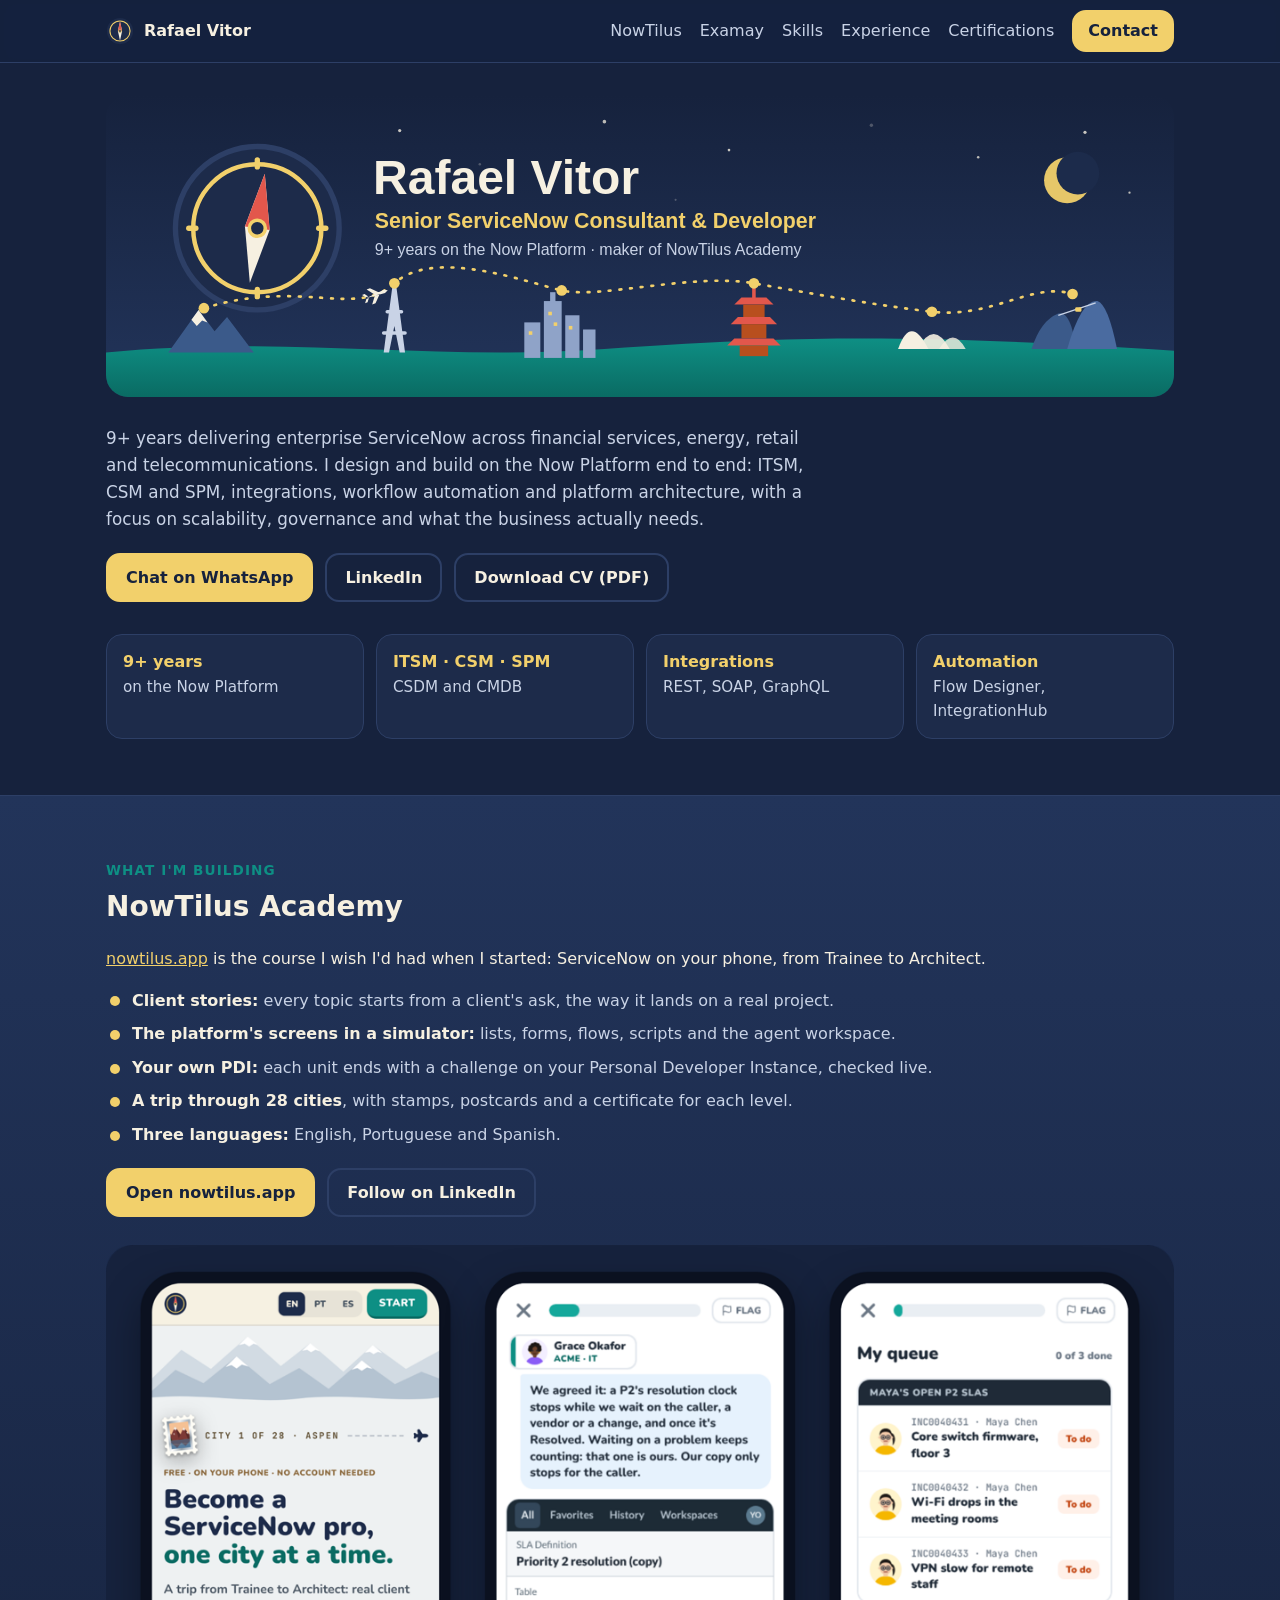
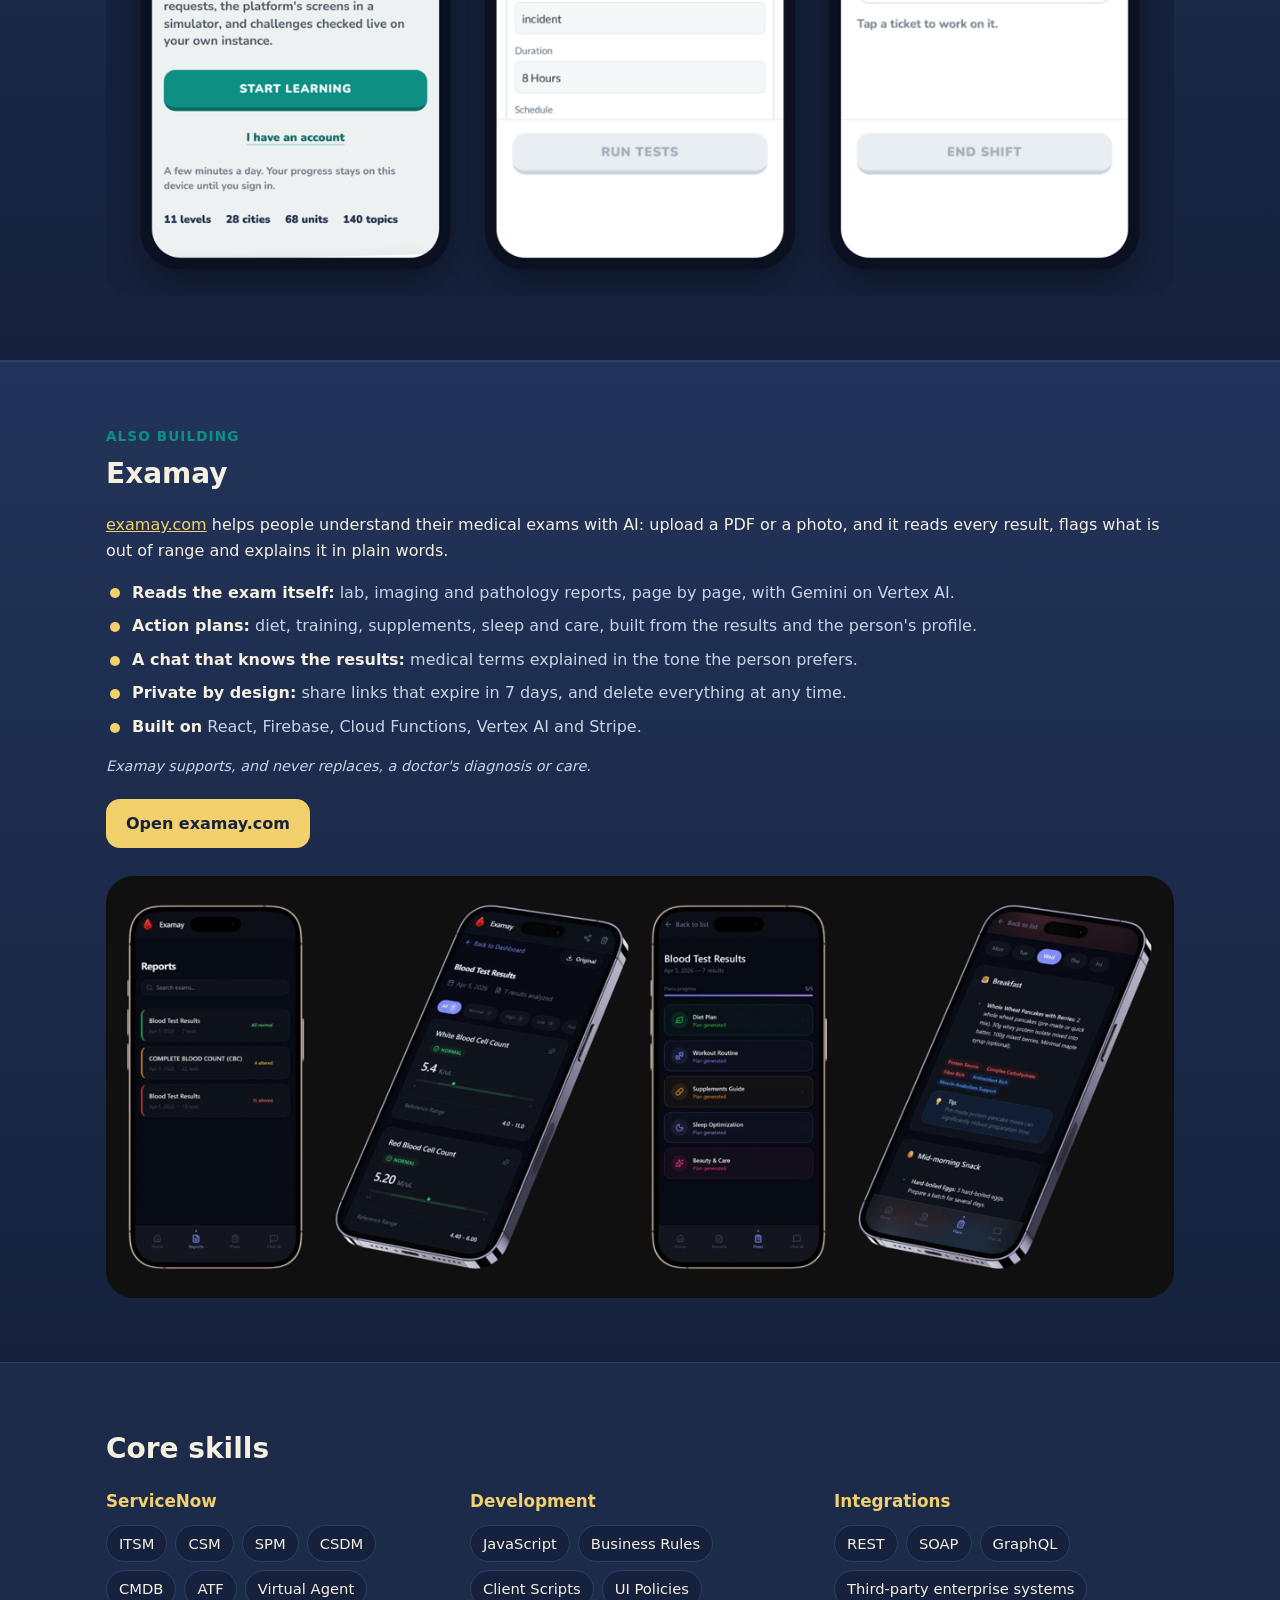
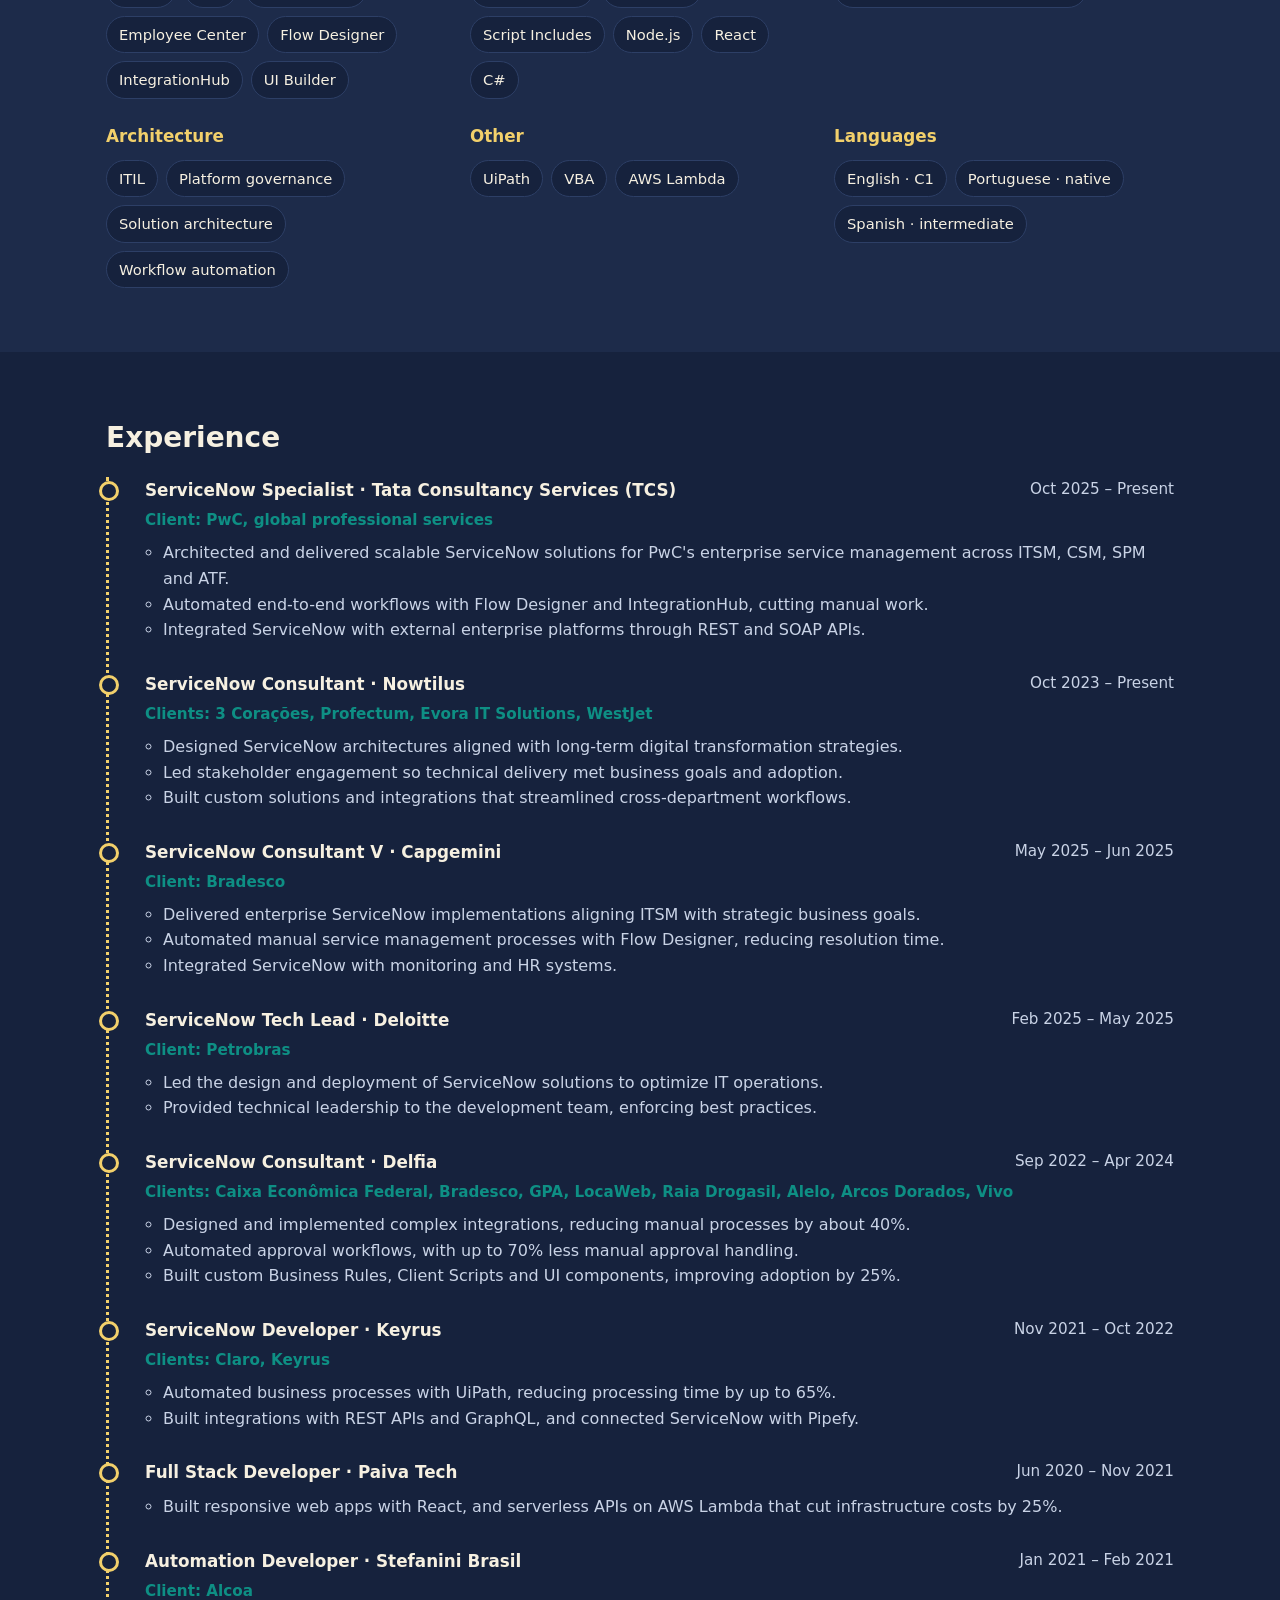
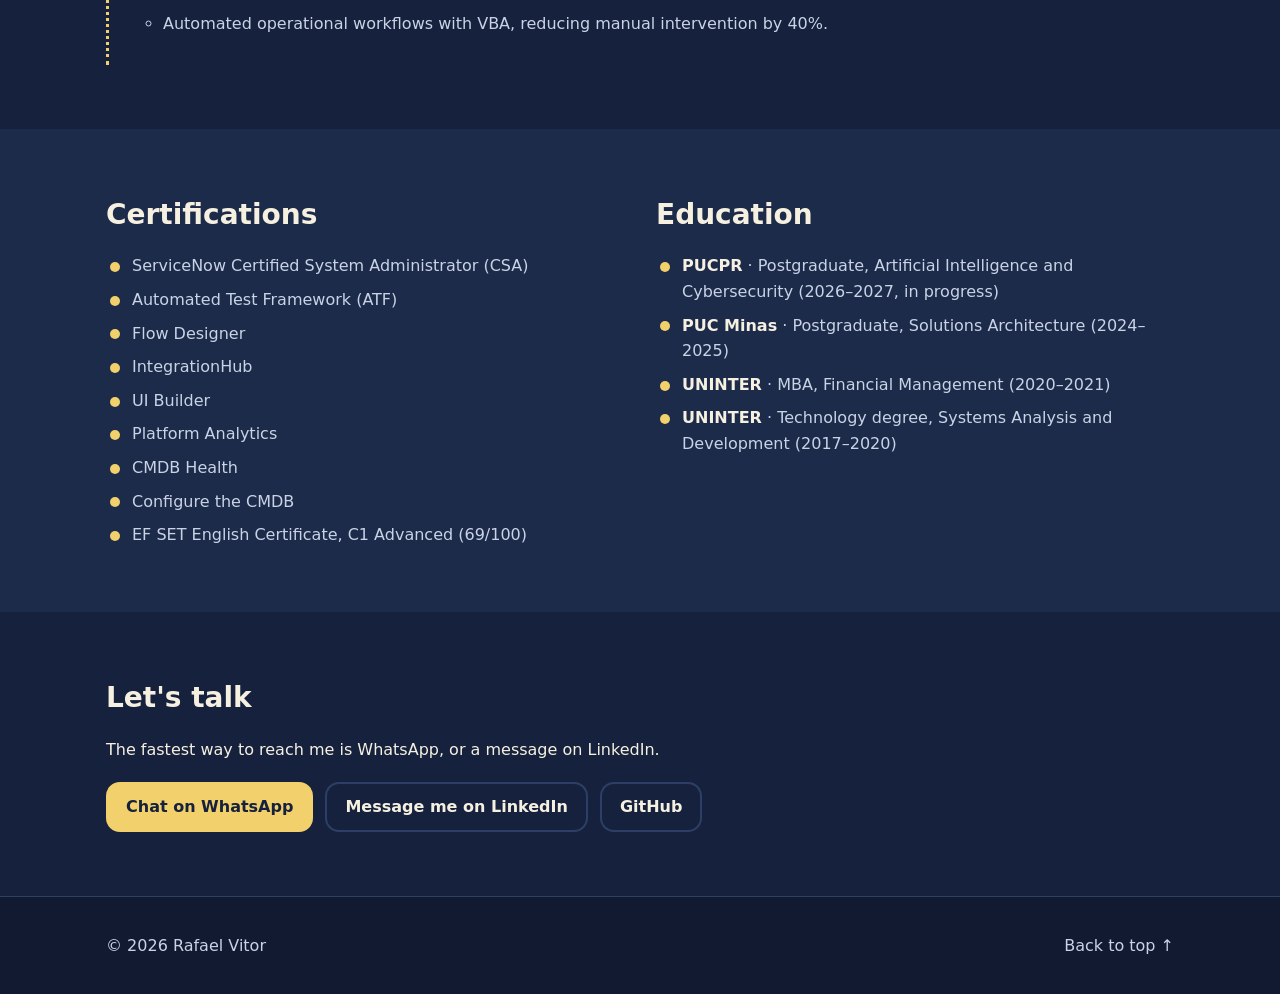
==== commit 862d79a4: "Examay's screens from the app itself: reports, a result and the action plans Co-Authored-By: Claude " ====
--- a/index.html
+++ b/index.html
@@ -123,8 +123,8 @@
           <div class="cta-row">
             <a class="btn" href="https://examay.com" target="_blank" rel="noopener">Open examay.com</a>
           </div>
-          <img class="showcase" src="assets/examay-screens.png" width="1200" height="731" loading="lazy"
-               alt="Examay on a phone: the home page and what it does" />
+          <img class="showcase" src="assets/examay-screens.png" width="1200" height="474" loading="lazy"
+               alt="Examay on a phone: the reports list, a blood test result, the action plans and a diet plan" />
         </div>
       </div>
     </section>
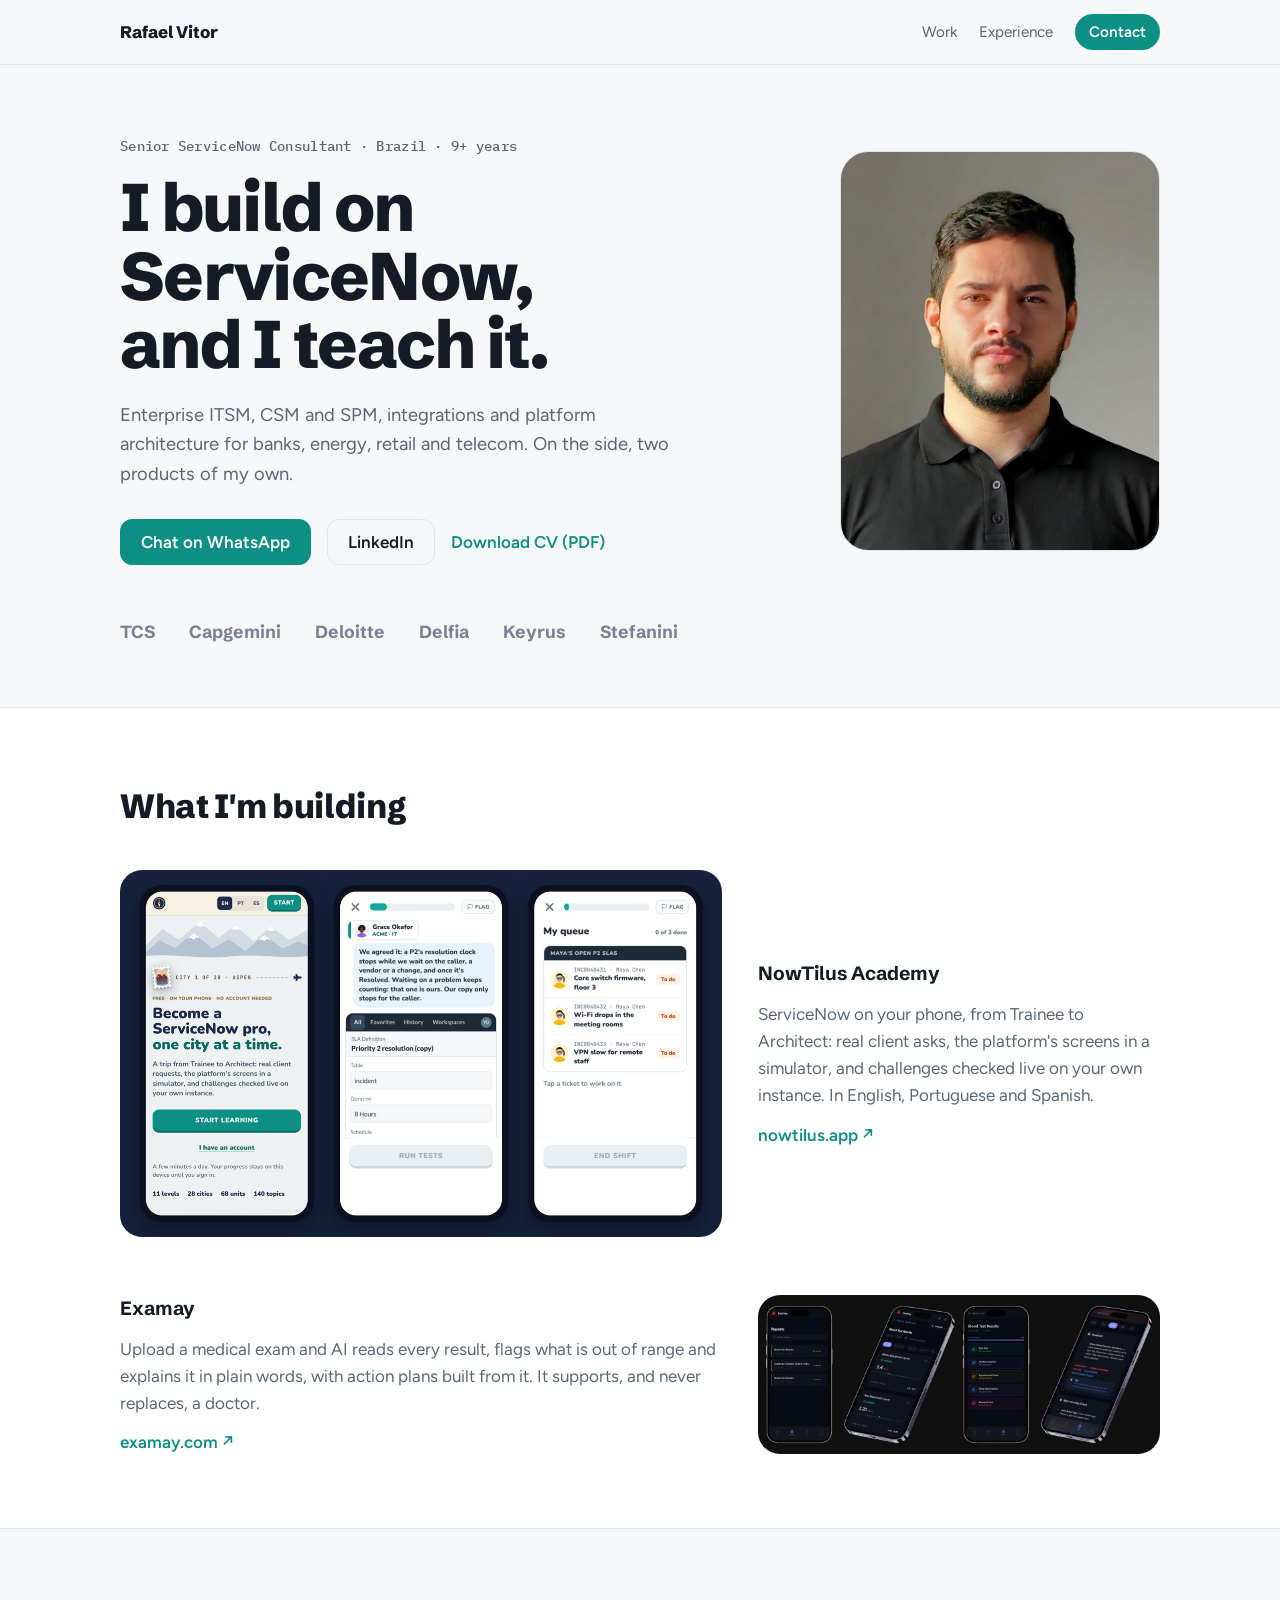
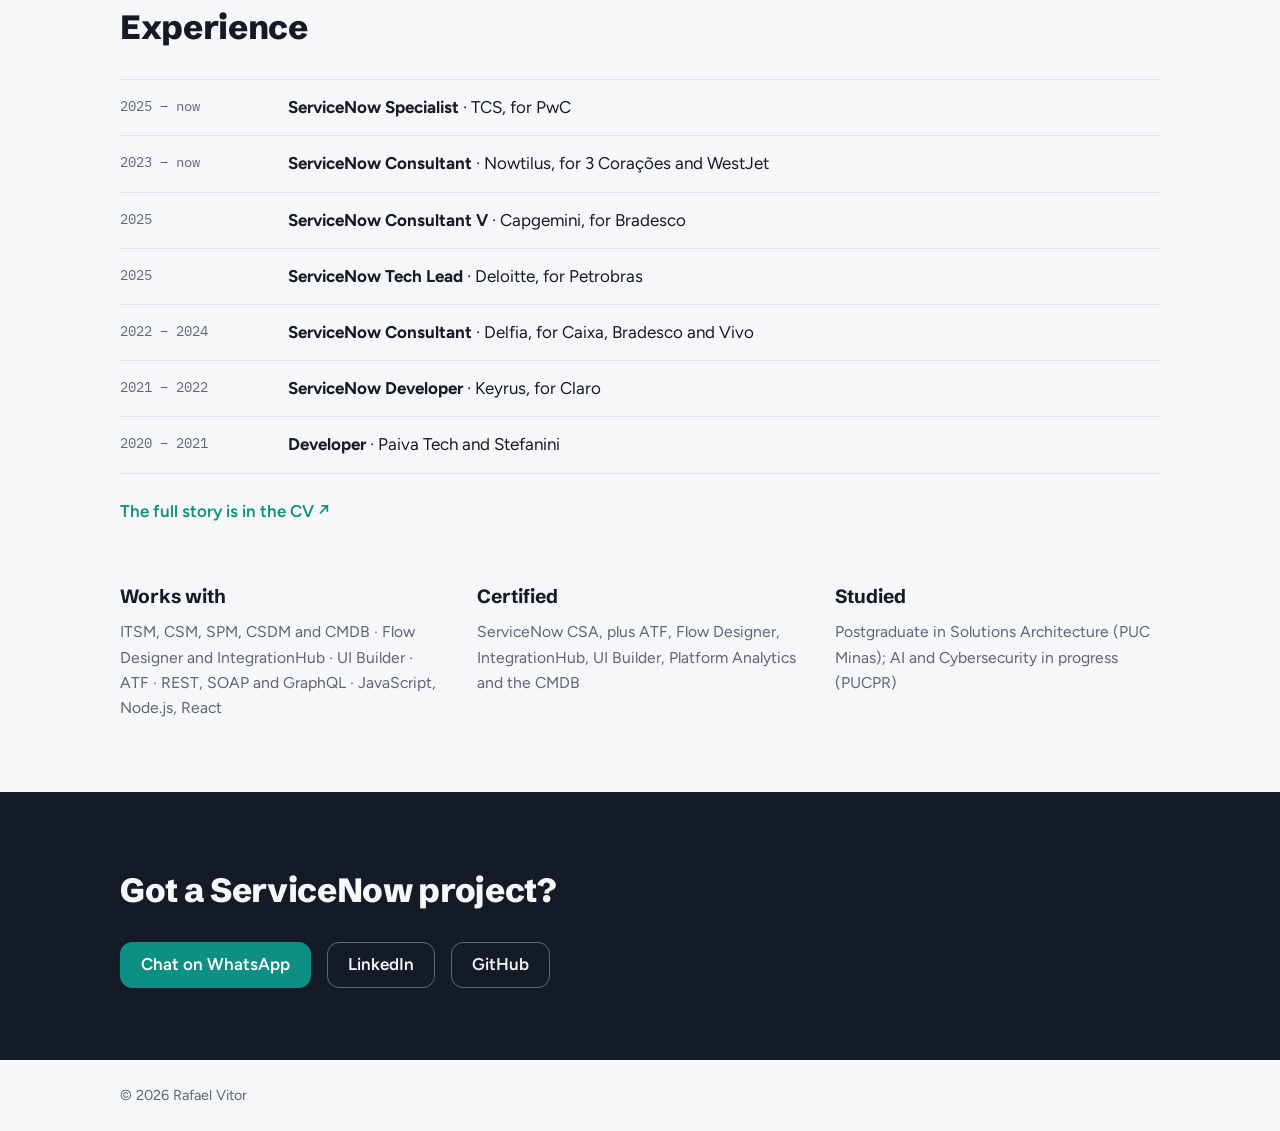
==== commit 7f995651: "Portfolio redesign: light and editorial, with the photo, the two products as large shots and the car" ====
--- a/index.html
+++ b/index.html
@@ -2,19 +2,22 @@
 <html lang="en">
 <head>
   <meta charset="utf-8" />
-  <meta name="viewport" content="width=device-width, initial-scale=1" />
+  <meta name="viewport" content="width=device-width, initial-scale=1, viewport-fit=cover" />
   <title>Rafael Vitor · Senior ServiceNow Consultant</title>
   <meta name="description" content="Senior ServiceNow Consultant and Developer with 9+ years delivering enterprise solutions in ITSM, CSM, SPM, integrations and platform architecture. Maker of NowTilus Academy and Examay." />
   <meta name="author" content="Rafael Vitor" />
-  <meta name="theme-color" content="#16223d" />
+  <meta name="theme-color" content="#f6f7f9" />
   <link rel="canonical" href="https://rafaero.github.io/rafael-vitor/" />
   <meta property="og:title" content="Rafael Vitor · Senior ServiceNow Consultant" />
-  <meta property="og:description" content="9+ years delivering enterprise ServiceNow: ITSM, CSM, SPM, integrations and platform architecture. Maker of NowTilus Academy." />
+  <meta property="og:description" content="9+ years delivering enterprise ServiceNow: ITSM, CSM, SPM, integrations and platform architecture. Maker of NowTilus Academy and Examay." />
   <meta property="og:type" content="profile" />
   <meta property="og:url" content="https://rafaero.github.io/rafael-vitor/" />
   <meta property="og:image" content="https://rafaero.github.io/rafael-vitor/assets/og-image.png" />
   <link rel="icon" href="assets/favicon.svg" type="image/svg+xml" />
   <link rel="manifest" href="assets/manifest.json" />
+  <link rel="preconnect" href="https://fonts.googleapis.com" />
+  <link rel="preconnect" href="https://fonts.gstatic.com" crossorigin />
+  <link rel="stylesheet" href="https://fonts.googleapis.com/css2?family=Schibsted+Grotesk:wght@500;700;800&family=Figtree:wght@400;500;600&family=IBM+Plex+Mono:wght@400;500&display=swap" />
   <link rel="stylesheet" href="styles.css" />
   <script defer src="script.js"></script>
   <script type="application/ld+json">
@@ -23,269 +26,114 @@
     "@type": "Person",
     "name": "Rafael Vitor",
     "jobTitle": "Senior ServiceNow Consultant",
+    "image": "https://rafaero.github.io/rafael-vitor/assets/rafael.jpg",
     "url": "https://rafaero.github.io/rafael-vitor/",
-    "sameAs": [
-      "https://www.linkedin.com/in/rafael-vitor-servicenow",
-      "https://github.com/Rafaero"
-    ]
+    "sameAs": ["https://www.linkedin.com/in/rafael-vitor-servicenow", "https://github.com/Rafaero"]
   }
   </script>
 </head>
 <body>
-  <header class="site-header">
-    <div class="container header-inner">
-      <a class="brand" href="#top" aria-label="Home">
-        <img src="assets/favicon.svg" width="28" height="28" alt="" />
-        <span>Rafael Vitor</span>
-      </a>
-      <nav class="nav" aria-label="Sections">
-        <a href="#nowtilus">NowTilus</a>
-        <a href="#examay">Examay</a>
-        <a href="#skills">Skills</a>
+  <header class="top">
+    <div class="wrap top-inner">
+      <a class="mark" href="#top">Rafael Vitor</a>
+      <nav aria-label="Sections">
+        <a href="#work">Work</a>
         <a href="#experience">Experience</a>
-        <a href="#certs">Certifications</a>
-        <a class="btn btn-small" href="#contact">Contact</a>
+        <a class="pill" href="#contact">Contact</a>
       </nav>
     </div>
   </header>
 
   <main id="top">
-    <section class="hero">
-      <div class="container">
-        <img class="hero-banner" src="assets/banner.svg" width="1200" height="340"
-             alt="A compass and a dotted route between drawn cities, with a small plane, under the name Rafael Vitor" />
-        <div class="hero-copy">
-          <h1 class="phone-title">Rafael Vitor<span>Senior ServiceNow Consultant &amp; Developer</span></h1>
-          <p class="lead">
-            9+ years delivering enterprise ServiceNow across financial services, energy, retail and telecommunications.
-            I design and build on the Now Platform end to end: ITSM, CSM and SPM, integrations, workflow automation and
-            platform architecture, with a focus on scalability, governance and what the business actually needs.
-          </p>
-          <div class="cta-row">
-            <a class="btn" href="https://wa.me/5535984179775?text=Hi%20Rafael%2C%20I%27d%20like%20to%20talk%20about%20a%20ServiceNow%20project." target="_blank" rel="noopener">Chat on WhatsApp</a>
-            <a class="btn btn-ghost" href="https://www.linkedin.com/in/rafael-vitor-servicenow" target="_blank" rel="noopener">LinkedIn</a>
-            <a class="btn btn-ghost" href="assets/Rafael-Vitor-CV.pdf" target="_blank" rel="noopener">Download CV (PDF)</a>
-          </div>
+    <section class="hero wrap">
+      <div class="hero-text">
+        <p class="record">Senior ServiceNow Consultant · Brazil · 9+ years</p>
+        <h1>I build on ServiceNow, and I teach it.</h1>
+        <p class="lead">Enterprise ITSM, CSM and SPM, integrations and platform architecture for banks, energy, retail and telecom. On the side, two products of my own.</p>
+        <div class="actions">
+          <a class="btn" href="https://wa.me/5535984179775?text=Hi%20Rafael%2C%20I%27d%20like%20to%20talk%20about%20a%20ServiceNow%20project." target="_blank" rel="noopener">Chat on WhatsApp</a>
+          <a class="btn btn-line" href="https://www.linkedin.com/in/rafael-vitor-servicenow" target="_blank" rel="noopener">LinkedIn</a>
+          <a class="link" href="assets/Rafael-Vitor-CV.pdf" target="_blank" rel="noopener">Download CV (PDF)</a>
         </div>
-        <ul class="highlights" role="list">
-          <li><strong>9+ years</strong><span>on the Now Platform</span></li>
-          <li><strong>ITSM · CSM · SPM</strong><span>CSDM and CMDB</span></li>
-          <li><strong>Integrations</strong><span>REST, SOAP, GraphQL</span></li>
-          <li><strong>Automation</strong><span>Flow Designer, IntegrationHub</span></li>
-        </ul>
       </div>
+      <figure class="portrait">
+        <img src="assets/rafael.jpg" width="800" height="875" alt="Rafael Vitor" />
+      </figure>
     </section>
 
-    <section id="nowtilus" class="section feature">
-      <div class="container feature-inner">
-        <div>
-          <p class="eyebrow">What I'm building</p>
-          <h2>NowTilus Academy</h2>
-          <p>
-            <a href="https://nowtilus.app" target="_blank" rel="noopener">nowtilus.app</a> is the course I wish I'd had when I
-            started: ServiceNow on your phone, from Trainee to Architect.
-          </p>
-          <ul class="checks" role="list">
-            <li><strong>Client stories:</strong> every topic starts from a client's ask, the way it lands on a real project.</li>
-            <li><strong>The platform's screens in a simulator:</strong> lists, forms, flows, scripts and the agent workspace.</li>
-            <li><strong>Your own PDI:</strong> each unit ends with a challenge on your Personal Developer Instance, checked live.</li>
-            <li><strong>A trip through 28 cities</strong>, with stamps, postcards and a certificate for each level.</li>
-            <li><strong>Three languages:</strong> English, Portuguese and Spanish.</li>
-          </ul>
-          <div class="cta-row">
-            <a class="btn" href="https://nowtilus.app" target="_blank" rel="noopener">Open nowtilus.app</a>
-            <a class="btn btn-ghost" href="https://www.linkedin.com/company/nowtilus-academy" target="_blank" rel="noopener">Follow on LinkedIn</a>
-          </div>
-          <img class="showcase" src="assets/nowtilus-screens.png" width="1200" height="731" loading="lazy"
-               alt="NowTilus Academy on a phone: the home page, an SLA definition in the simulator and a queue of tickets" />
+    <section class="logos wrap" aria-label="Where I've worked">
+      <span>TCS</span><span>Capgemini</span><span>Deloitte</span><span>Delfia</span><span>Keyrus</span><span>Stefanini</span>
+    </section>
+
+    <section id="work" class="work">
+      <div class="wrap">
+        <h2>What I'm building</h2>
+        <div class="products">
+          <article class="product">
+            <img src="assets/nowtilus-screens.png" width="1200" height="731" loading="lazy"
+                 alt="NowTilus Academy on a phone: the home page, an SLA definition in the simulator and a queue of tickets" />
+            <div class="product-text">
+              <h3>NowTilus Academy</h3>
+              <p>ServiceNow on your phone, from Trainee to Architect: real client asks, the platform's screens in a simulator, and challenges checked live on your own instance. In English, Portuguese and Spanish.</p>
+              <a class="link" href="https://nowtilus.app" target="_blank" rel="noopener">nowtilus.app ↗</a>
+            </div>
+          </article>
+          <article class="product">
+            <img src="assets/examay-screens.png" width="1200" height="474" loading="lazy"
+                 alt="Examay on a phone: the reports list, a blood test result, the action plans and a diet plan" />
+            <div class="product-text">
+              <h3>Examay</h3>
+              <p>Upload a medical exam and AI reads every result, flags what is out of range and explains it in plain words, with action plans built from it. It supports, and never replaces, a doctor.</p>
+              <a class="link" href="https://examay.com" target="_blank" rel="noopener">examay.com ↗</a>
+            </div>
+          </article>
         </div>
       </div>
     </section>
 
-    <section id="examay" class="section feature">
-      <div class="container feature-inner">
+    <section id="experience" class="wrap experience">
+      <h2>Experience</h2>
+      <ol class="jobs">
+        <li><span class="when">2025 – now</span><span class="what"><strong>ServiceNow Specialist</strong> · TCS, for PwC</span></li>
+        <li><span class="when">2023 – now</span><span class="what"><strong>ServiceNow Consultant</strong> · Nowtilus, for 3 Corações and WestJet</span></li>
+        <li><span class="when">2025</span><span class="what"><strong>ServiceNow Consultant V</strong> · Capgemini, for Bradesco</span></li>
+        <li><span class="when">2025</span><span class="what"><strong>ServiceNow Tech Lead</strong> · Deloitte, for Petrobras</span></li>
+        <li><span class="when">2022 – 2024</span><span class="what"><strong>ServiceNow Consultant</strong> · Delfia, for Caixa, Bradesco and Vivo</span></li>
+        <li><span class="when">2021 – 2022</span><span class="what"><strong>ServiceNow Developer</strong> · Keyrus, for Claro</span></li>
+        <li><span class="when">2020 – 2021</span><span class="what"><strong>Developer</strong> · Paiva Tech and Stefanini</span></li>
+      </ol>
+      <a class="link" href="assets/Rafael-Vitor-CV.pdf" target="_blank" rel="noopener">The full story is in the CV ↗</a>
+
+      <div class="facts">
         <div>
-          <p class="eyebrow">Also building</p>
-          <h2>Examay</h2>
-          <p>
-            <a href="https://examay.com" target="_blank" rel="noopener">examay.com</a> helps people understand their medical
-            exams with AI: upload a PDF or a photo, and it reads every result, flags what is out of range and explains it in
-            plain words.
-          </p>
-          <ul class="checks" role="list">
-            <li><strong>Reads the exam itself:</strong> lab, imaging and pathology reports, page by page, with Gemini on Vertex AI.</li>
-            <li><strong>Action plans:</strong> diet, training, supplements, sleep and care, built from the results and the person's profile.</li>
-            <li><strong>A chat that knows the results:</strong> medical terms explained in the tone the person prefers.</li>
-            <li><strong>Private by design:</strong> share links that expire in 7 days, and delete everything at any time.</li>
-            <li><strong>Built on</strong> React, Firebase, Cloud Functions, Vertex AI and Stripe.</li>
-          </ul>
-          <p class="note">Examay supports, and never replaces, a doctor's diagnosis or care.</p>
-          <div class="cta-row">
-            <a class="btn" href="https://examay.com" target="_blank" rel="noopener">Open examay.com</a>
-          </div>
-          <img class="showcase" src="assets/examay-screens.png" width="1200" height="474" loading="lazy"
-               alt="Examay on a phone: the reports list, a blood test result, the action plans and a diet plan" />
+          <h3>Works with</h3>
+          <p>ITSM, CSM, SPM, CSDM and CMDB · Flow Designer and IntegrationHub · UI Builder · ATF · REST, SOAP and GraphQL · JavaScript, Node.js, React</p>
+        </div>
+        <div>
+          <h3>Certified</h3>
+          <p>ServiceNow CSA, plus ATF, Flow Designer, IntegrationHub, UI Builder, Platform Analytics and the CMDB</p>
+        </div>
+        <div>
+          <h3>Studied</h3>
+          <p>Postgraduate in Solutions Architecture (PUC Minas); AI and Cybersecurity in progress (PUCPR)</p>
         </div>
       </div>
     </section>
 
-    <section id="skills" class="section muted">
-      <div class="container">
-        <h2>Core skills</h2>
-        <div class="skill-groups">
-          <div>
-            <h3>ServiceNow</h3>
-            <div class="pills">
-              <span>ITSM</span><span>CSM</span><span>SPM</span><span>CSDM</span><span>CMDB</span><span>ATF</span>
-              <span>Virtual Agent</span><span>Employee Center</span><span>Flow Designer</span><span>IntegrationHub</span><span>UI Builder</span>
-            </div>
-          </div>
-          <div>
-            <h3>Development</h3>
-            <div class="pills">
-              <span>JavaScript</span><span>Business Rules</span><span>Client Scripts</span><span>UI Policies</span>
-              <span>Script Includes</span><span>Node.js</span><span>React</span><span>C#</span>
-            </div>
-          </div>
-          <div>
-            <h3>Integrations</h3>
-            <div class="pills"><span>REST</span><span>SOAP</span><span>GraphQL</span><span>Third-party enterprise systems</span></div>
-          </div>
-          <div>
-            <h3>Architecture</h3>
-            <div class="pills"><span>ITIL</span><span>Platform governance</span><span>Solution architecture</span><span>Workflow automation</span></div>
-          </div>
-          <div>
-            <h3>Other</h3>
-            <div class="pills"><span>UiPath</span><span>VBA</span><span>AWS Lambda</span></div>
-          </div>
-          <div>
-            <h3>Languages</h3>
-            <div class="pills"><span>English · C1</span><span>Portuguese · native</span><span>Spanish · intermediate</span></div>
-          </div>
-        </div>
-      </div>
-    </section>
-
-    <section id="experience" class="section">
-      <div class="container">
-        <h2>Experience</h2>
-        <ol class="timeline" role="list">
-          <li>
-            <header><h3>ServiceNow Specialist · Tata Consultancy Services (TCS)</h3><span class="dates">Oct 2025 – Present</span></header>
-            <p class="client">Client: PwC, global professional services</p>
-            <ul>
-              <li>Architected and delivered scalable ServiceNow solutions for PwC's enterprise service management across ITSM, CSM, SPM and ATF.</li>
-              <li>Automated end-to-end workflows with Flow Designer and IntegrationHub, cutting manual work.</li>
-              <li>Integrated ServiceNow with external enterprise platforms through REST and SOAP APIs.</li>
-            </ul>
-          </li>
-          <li>
-            <header><h3>ServiceNow Consultant · Nowtilus</h3><span class="dates">Oct 2023 – Present</span></header>
-            <p class="client">Clients: 3 Corações, Profectum, Evora IT Solutions, WestJet</p>
-            <ul>
-              <li>Designed ServiceNow architectures aligned with long-term digital transformation strategies.</li>
-              <li>Led stakeholder engagement so technical delivery met business goals and adoption.</li>
-              <li>Built custom solutions and integrations that streamlined cross-department workflows.</li>
-            </ul>
-          </li>
-          <li>
-            <header><h3>ServiceNow Consultant V · Capgemini</h3><span class="dates">May 2025 – Jun 2025</span></header>
-            <p class="client">Client: Bradesco</p>
-            <ul>
-              <li>Delivered enterprise ServiceNow implementations aligning ITSM with strategic business goals.</li>
-              <li>Automated manual service management processes with Flow Designer, reducing resolution time.</li>
-              <li>Integrated ServiceNow with monitoring and HR systems.</li>
-            </ul>
-          </li>
-          <li>
-            <header><h3>ServiceNow Tech Lead · Deloitte</h3><span class="dates">Feb 2025 – May 2025</span></header>
-            <p class="client">Client: Petrobras</p>
-            <ul>
-              <li>Led the design and deployment of ServiceNow solutions to optimize IT operations.</li>
-              <li>Provided technical leadership to the development team, enforcing best practices.</li>
-            </ul>
-          </li>
-          <li>
-            <header><h3>ServiceNow Consultant · Delfia</h3><span class="dates">Sep 2022 – Apr 2024</span></header>
-            <p class="client">Clients: Caixa Econômica Federal, Bradesco, GPA, LocaWeb, Raia Drogasil, Alelo, Arcos Dorados, Vivo</p>
-            <ul>
-              <li>Designed and implemented complex integrations, reducing manual processes by about 40%.</li>
-              <li>Automated approval workflows, with up to 70% less manual approval handling.</li>
-              <li>Built custom Business Rules, Client Scripts and UI components, improving adoption by 25%.</li>
-            </ul>
-          </li>
-          <li>
-            <header><h3>ServiceNow Developer · Keyrus</h3><span class="dates">Nov 2021 – Oct 2022</span></header>
-            <p class="client">Clients: Claro, Keyrus</p>
-            <ul>
-              <li>Automated business processes with UiPath, reducing processing time by up to 65%.</li>
-              <li>Built integrations with REST APIs and GraphQL, and connected ServiceNow with Pipefy.</li>
-            </ul>
-          </li>
-          <li>
-            <header><h3>Full Stack Developer · Paiva Tech</h3><span class="dates">Jun 2020 – Nov 2021</span></header>
-            <ul>
-              <li>Built responsive web apps with React, and serverless APIs on AWS Lambda that cut infrastructure costs by 25%.</li>
-            </ul>
-          </li>
-          <li>
-            <header><h3>Automation Developer · Stefanini Brasil</h3><span class="dates">Jan 2021 – Feb 2021</span></header>
-            <p class="client">Client: Alcoa</p>
-            <ul>
-              <li>Automated operational workflows with VBA, reducing manual intervention by 40%.</li>
-            </ul>
-          </li>
-        </ol>
-      </div>
-    </section>
-
-    <section id="certs" class="section muted">
-      <div class="container two-col">
-        <div>
-          <h2>Certifications</h2>
-          <ul class="checks" role="list">
-            <li>ServiceNow Certified System Administrator (CSA)</li>
-            <li>Automated Test Framework (ATF)</li>
-            <li>Flow Designer</li>
-            <li>IntegrationHub</li>
-            <li>UI Builder</li>
-            <li>Platform Analytics</li>
-            <li>CMDB Health</li>
-            <li>Configure the CMDB</li>
-            <li>EF SET English Certificate, C1 Advanced (69/100)</li>
-          </ul>
-        </div>
-        <div id="education">
-          <h2>Education</h2>
-          <ul class="checks" role="list">
-            <li><strong>PUCPR</strong> · Postgraduate, Artificial Intelligence and Cybersecurity (2026–2027, in progress)</li>
-            <li><strong>PUC Minas</strong> · Postgraduate, Solutions Architecture (2024–2025)</li>
-            <li><strong>UNINTER</strong> · MBA, Financial Management (2020–2021)</li>
-            <li><strong>UNINTER</strong> · Technology degree, Systems Analysis and Development (2017–2020)</li>
-          </ul>
-        </div>
-      </div>
-    </section>
-
-    <section id="contact" class="section">
-      <div class="container contact">
-        <h2>Let's talk</h2>
-        <p>The fastest way to reach me is WhatsApp, or a message on LinkedIn.</p>
-        <div class="cta-row">
+    <section id="contact" class="contact">
+      <div class="wrap contact-inner">
+        <h2>Got a ServiceNow project?</h2>
+        <div class="actions">
           <a class="btn" href="https://wa.me/5535984179775?text=Hi%20Rafael%2C%20I%27d%20like%20to%20talk%20about%20a%20ServiceNow%20project." target="_blank" rel="noopener">Chat on WhatsApp</a>
-          <a class="btn btn-ghost" href="https://www.linkedin.com/in/rafael-vitor-servicenow" target="_blank" rel="noopener">Message me on LinkedIn</a>
-          <a class="btn btn-ghost" href="https://github.com/Rafaero" target="_blank" rel="noopener">GitHub</a>
+          <a class="btn btn-line" href="https://www.linkedin.com/in/rafael-vitor-servicenow" target="_blank" rel="noopener">LinkedIn</a>
+          <a class="btn btn-line" href="https://github.com/Rafaero" target="_blank" rel="noopener">GitHub</a>
         </div>
       </div>
     </section>
   </main>
 
-  <footer class="site-footer">
-    <div class="container footer-inner">
-      <p>&copy; <span id="year"></span> Rafael Vitor</p>
-      <a href="#top">Back to top ↑</a>
-    </div>
+  <footer class="wrap foot">
+    <p>&copy; <span id="year"></span> Rafael Vitor</p>
   </footer>
 </body>
 </html>
--- a/styles.css
+++ b/styles.css
@@ -1,132 +1,110 @@
-/* Navy, gold and teal: the same palette as the GitHub profile banner. */
+/* Layout: one calm column; a two-part hero (words left, portrait right), the products as large shots, the career as a short dated list. */
 :root {
-  --navy: #16223d;
-  --navy-2: #1d2b4a;
-  --navy-3: #22345a;
-  --line: #2d3f66;
-  --text: #f6f0e1;
-  --muted: #c9d3e6;
-  --gold: #f2d06b;
-  --teal: #0e8f84;
-  --coral: #e2574c;
+  --bg: #f6f7f9;
+  --surface: #ffffff;
+  --ink: #141a26;
+  --muted: #5b6577;
+  --line: #e2e6ec;
+  --accent: #0e8f84;
+  --accent-ink: #ffffff;
+  --display: "Schibsted Grotesk", "Helvetica Neue", Arial, sans-serif;
+  --body: "Figtree", "Segoe UI", system-ui, sans-serif;
+  --mono: "IBM Plex Mono", ui-monospace, Menlo, monospace;
+}
+@media (prefers-color-scheme: dark) {
+  :root:not([data-theme="light"]) {
+    --bg: #11151d; --surface: #182029; --ink: #eef1f5; --muted: #a3adbd; --line: #2a3442;
+    --accent: #2bb3a6; --accent-ink: #0b1414; color-scheme: dark;
+  }
+}
+:root[data-theme="dark"] {
+  --bg: #11151d; --surface: #182029; --ink: #eef1f5; --muted: #a3adbd; --line: #2a3442;
+  --accent: #2bb3a6; --accent-ink: #0b1414; color-scheme: dark;
 }
 
 * { box-sizing: border-box; }
 html { scroll-behavior: smooth; }
-body {
-  margin: 0;
-  font-family: "Nunito", "Segoe UI", system-ui, -apple-system, Roboto, "Helvetica Neue", Arial, sans-serif;
-  color: var(--text);
-  background: var(--navy);
-  line-height: 1.6;
-  -webkit-font-smoothing: antialiased;
+body { margin: 0; background: var(--bg); color: var(--ink); font: 400 17px/1.6 var(--body); -webkit-font-smoothing: antialiased; }
+img { max-width: 100%; height: auto; display: block; }
+h1, h2, h3 { font-family: var(--display); text-wrap: balance; margin: 0; }
+h2 { font-size: clamp(1.6rem, 3vw, 2.1rem); font-weight: 800; letter-spacing: -.01em; }
+h3 { font-size: 1.2rem; font-weight: 700; }
+a { color: inherit; }
+:focus-visible { outline: 3px solid var(--accent); outline-offset: 3px; border-radius: 6px; }
+
+.wrap {
+  max-width: 1080px; margin: 0 auto;
+  padding-left: max(20px, env(safe-area-inset-left, 0px));
+  padding-right: max(20px, env(safe-area-inset-right, 0px));
 }
-a { color: var(--gold); }
-img { max-width: 100%; height: auto; }
-.phone-title { position: absolute; width: 1px; height: 1px; overflow: hidden; clip: rect(0 0 0 0); white-space: nowrap; }
-.phone-title span { display: block; color: var(--gold); font-size: 1rem; font-weight: 700; }
-
-.container { max-width: 1100px; margin: 0 auto; padding: 0 16px; }
-.section { padding: 64px 0; }
-.section.muted { background: var(--navy-2); }
-h2 { font-size: 1.75rem; margin: 0 0 16px; }
-h3 { margin: 0; font-size: 1.05rem; }
 
 /* Header */
-.site-header {
-  position: sticky; top: 0; z-index: 10;
-  background: rgba(22, 34, 61, .85);
-  backdrop-filter: saturate(160%) blur(8px);
-  border-bottom: 1px solid var(--line);
-}
-.header-inner { display: flex; align-items: center; justify-content: space-between; gap: 16px; padding: 10px 16px; }
-.brand { display: inline-flex; align-items: center; gap: 10px; color: var(--text); text-decoration: none; font-weight: 800; }
-.nav { display: flex; align-items: center; gap: 18px; }
-.nav a { color: var(--muted); text-decoration: none; }
-.nav a:hover { color: var(--text); }
+.top { position: sticky; top: 0; z-index: 5; background: color-mix(in srgb, var(--bg) 88%, transparent); backdrop-filter: blur(10px); border-bottom: 1px solid var(--line); }
+.top-inner { display: flex; align-items: center; justify-content: space-between; gap: 16px; padding-block: 14px; }
+.mark { font-family: var(--display); font-weight: 800; text-decoration: none; font-size: 1.05rem; }
+nav { display: flex; align-items: center; gap: 22px; font-size: .95rem; }
+nav a { text-decoration: none; color: var(--muted); }
+nav a:hover { color: var(--ink); }
+nav .pill { color: var(--accent-ink); background: var(--accent); padding: 6px 14px; border-radius: 999px; font-weight: 600; }
 
 /* Buttons */
-.cta-row { display: flex; flex-wrap: wrap; gap: 12px; margin-top: 20px; }
+.actions { display: flex; flex-wrap: wrap; align-items: center; gap: 12px 16px; }
 .btn {
-  display: inline-flex; align-items: center; justify-content: center;
-  min-height: 44px; padding: 10px 18px; border-radius: 14px;
-  background: var(--gold); color: var(--navy); font-weight: 800; text-decoration: none;
-  border: 2px solid var(--gold);
+  display: inline-flex; align-items: center; min-height: 46px; padding: 0 20px; border-radius: 12px;
+  background: var(--accent); color: var(--accent-ink); font-weight: 600; text-decoration: none; border: 1.5px solid var(--accent);
 }
-.btn:hover { filter: brightness(1.05); }
-.btn-ghost { background: transparent; color: var(--text); border-color: var(--line); }
-.btn-ghost:hover { border-color: var(--gold); }
-.nav .btn-small { min-height: 36px; padding: 6px 14px; color: var(--navy); }
+.btn:hover { filter: brightness(1.06); }
+.btn-line { background: transparent; color: var(--ink); border-color: var(--line); }
+.btn-line:hover { border-color: var(--ink); filter: none; }
+.link { font-weight: 600; color: var(--accent); text-decoration: none; }
+.link:hover { text-decoration: underline; }
 
 /* Hero */
-.hero { padding: 32px 0 56px; }
-.hero-banner { display: block; width: 100%; border-radius: 22px; }
-.hero-copy { margin-top: 28px; }
-.hero-copy h1 { font-size: 2rem; margin: 0 0 8px; }
-.lead { color: var(--muted); max-width: 68ch; margin: 0; font-size: 1.05rem; }
-.highlights {
-  list-style: none; padding: 0; margin: 32px 0 0;
-  display: grid; grid-template-columns: repeat(4, minmax(0, 1fr)); gap: 12px;
+.hero { display: grid; grid-template-columns: minmax(0, 1.4fr) minmax(0, .8fr); gap: 48px; align-items: center; padding-block: 72px 48px; }
+.record { font: 500 .85rem var(--mono); color: var(--muted); letter-spacing: .02em; margin: 0 0 18px; }
+.hero h1 { font-size: clamp(2.4rem, 6vw, 4.2rem); line-height: 1.02; font-weight: 800; letter-spacing: -.025em; }
+.lead { font-size: 1.15rem; color: var(--muted); max-width: 46ch; margin: 22px 0 30px; }
+.portrait { margin: 0; justify-self: end; width: min(100%, 320px); aspect-ratio: 4 / 5; border-radius: 28px; overflow: hidden; background: var(--surface); border: 1px solid var(--line); }
+.portrait img { width: 100%; height: 100%; object-fit: cover; object-position: 50% 30%; }
+
+/* Companies */
+.logos { display: flex; flex-wrap: wrap; gap: 10px 34px; padding-block: 8px 64px; font: 700 1.1rem var(--display); color: var(--muted); opacity: .8; }
+
+/* Products */
+.work { background: var(--surface); border-block: 1px solid var(--line); padding-block: 72px; }
+.products { display: grid; gap: 56px; margin-top: 36px; }
+.product { display: grid; grid-template-columns: minmax(0, 1.5fr) minmax(0, 1fr); gap: 36px; align-items: center; }
+.product:nth-child(2) img { order: 2; }
+.product img { border-radius: 22px; }
+.product-text { display: grid; gap: 12px; min-width: 0; }
+.product-text p { margin: 0; color: var(--muted); }
+
+/* Experience */
+.experience { padding-block: 72px; display: grid; gap: 24px; }
+.jobs { list-style: none; margin: 0; padding: 0; border-top: 1px solid var(--line); }
+.jobs li { display: grid; grid-template-columns: 9.5rem minmax(0, 1fr); gap: 16px; padding-block: 14px; border-bottom: 1px solid var(--line); }
+.when { font: 400 .9rem var(--mono); color: var(--muted); font-variant-numeric: tabular-nums; padding-top: 2px; }
+.facts { display: grid; grid-template-columns: repeat(3, minmax(0, 1fr)); gap: 32px; margin-top: 32px; }
+.facts p { margin: 8px 0 0; color: var(--muted); font-size: .98rem; }
+
+/* Contact */
+.contact { background: var(--ink); color: var(--bg); padding-block: 72px; }
+.contact-inner { display: grid; gap: 24px; }
+.contact h2 { color: var(--bg); }
+.contact .btn-line { color: var(--bg); border-color: color-mix(in srgb, var(--bg) 35%, transparent); }
+.contact .btn-line:hover { border-color: var(--bg); }
+
+.foot { padding-block: 24px; color: var(--muted); font-size: .9rem; }
+.foot p { margin: 0; }
+
+@media (max-width: 820px) {
+  .hero { grid-template-columns: 1fr; padding-block: 40px 32px; gap: 32px; }
+  .portrait { justify-self: start; width: 180px; order: -1; }
+  .product, .facts { grid-template-columns: 1fr; }
+  .product:nth-child(2) img { order: 0; }
+  nav a:not(.pill) { display: none; }
 }
-.highlights li {
-  background: var(--navy-2); border: 1px solid var(--line); border-radius: 16px; padding: 14px 16px;
-  display: flex; flex-direction: column;
+@media (max-width: 480px) {
+  .jobs li { grid-template-columns: 1fr; gap: 2px; }
 }
-.highlights strong { color: var(--gold); }
-.highlights span { color: var(--muted); font-size: .95rem; }
-
-/* NowTilus */
-.feature { background: linear-gradient(180deg, var(--navy-3), var(--navy)); border-top: 1px solid var(--line); border-bottom: 1px solid var(--line); }
-.showcase { display: block; width: 100%; margin-top: 28px; }
-.note { color: var(--muted); font-size: .9rem; font-style: italic; margin: 16px 0 0; }
-.eyebrow { margin: 0 0 4px; color: var(--teal); font-weight: 800; letter-spacing: .08em; text-transform: uppercase; font-size: .85rem; }
-
-/* Lists */
-.checks { list-style: none; padding: 0; margin: 16px 0 0; display: grid; gap: 8px; }
-.checks li { position: relative; padding-left: 26px; color: var(--muted); }
-.checks li strong { color: var(--text); }
-.checks li::before {
-  content: ""; position: absolute; left: 4px; top: .55em; width: 10px; height: 10px;
-  border-radius: 50%; background: var(--gold);
-}
-
-/* Skills */
-.skill-groups { display: grid; grid-template-columns: repeat(3, minmax(0, 1fr)); gap: 24px; }
-.skill-groups h3 { color: var(--gold); margin-bottom: 10px; }
-.pills { display: flex; flex-wrap: wrap; gap: 8px; }
-.pills span {
-  padding: 6px 12px; border-radius: 999px; background: var(--navy); border: 1px solid var(--line);
-  font-size: .92rem;
-}
-
-/* Experience as a route */
-.timeline { list-style: none; margin: 8px 0 0; padding: 0 0 0 28px; border-left: 3px dotted var(--gold); }
-.timeline > li { position: relative; padding: 0 0 28px 8px; }
-.timeline > li::before {
-  content: ""; position: absolute; left: -38px; top: 4px; width: 14px; height: 14px; border-radius: 50%;
-  background: var(--navy); border: 3px solid var(--gold);
-}
-.timeline header { display: flex; flex-wrap: wrap; justify-content: space-between; gap: 4px 12px; }
-.dates { color: var(--muted); font-size: .95rem; }
-.client { margin: 4px 0 0; color: var(--teal); font-weight: 700; font-size: .95rem; }
-.timeline ul { margin: 8px 0 0; padding-left: 18px; color: var(--muted); }
-
-.two-col { display: grid; grid-template-columns: 1fr 1fr; gap: 32px; }
-
-/* Footer */
-.site-footer { border-top: 1px solid var(--line); background: #111a30; }
-.footer-inner { display: flex; justify-content: space-between; align-items: center; gap: 12px; padding: 20px 16px; color: var(--muted); }
-.footer-inner a { color: var(--muted); text-decoration: none; }
-
-@media (max-width: 900px) {
-  .highlights { grid-template-columns: repeat(2, minmax(0, 1fr)); }
-  .skill-groups, .two-col { grid-template-columns: 1fr; }
-  .nav a:not(.btn) { display: none; }
-}
-@media (max-width: 600px) {
-  .phone-title { position: static; width: auto; height: auto; overflow: visible; clip: auto; white-space: normal; font-size: 1.6rem; margin: 0 0 12px; }
-}
-@media (max-width: 420px) {
-  .hero-copy h1 { font-size: 1.6rem; }
-  .highlights { grid-template-columns: 1fr; }
-}
+@media (prefers-reduced-motion: reduce) { html { scroll-behavior: auto; } }
